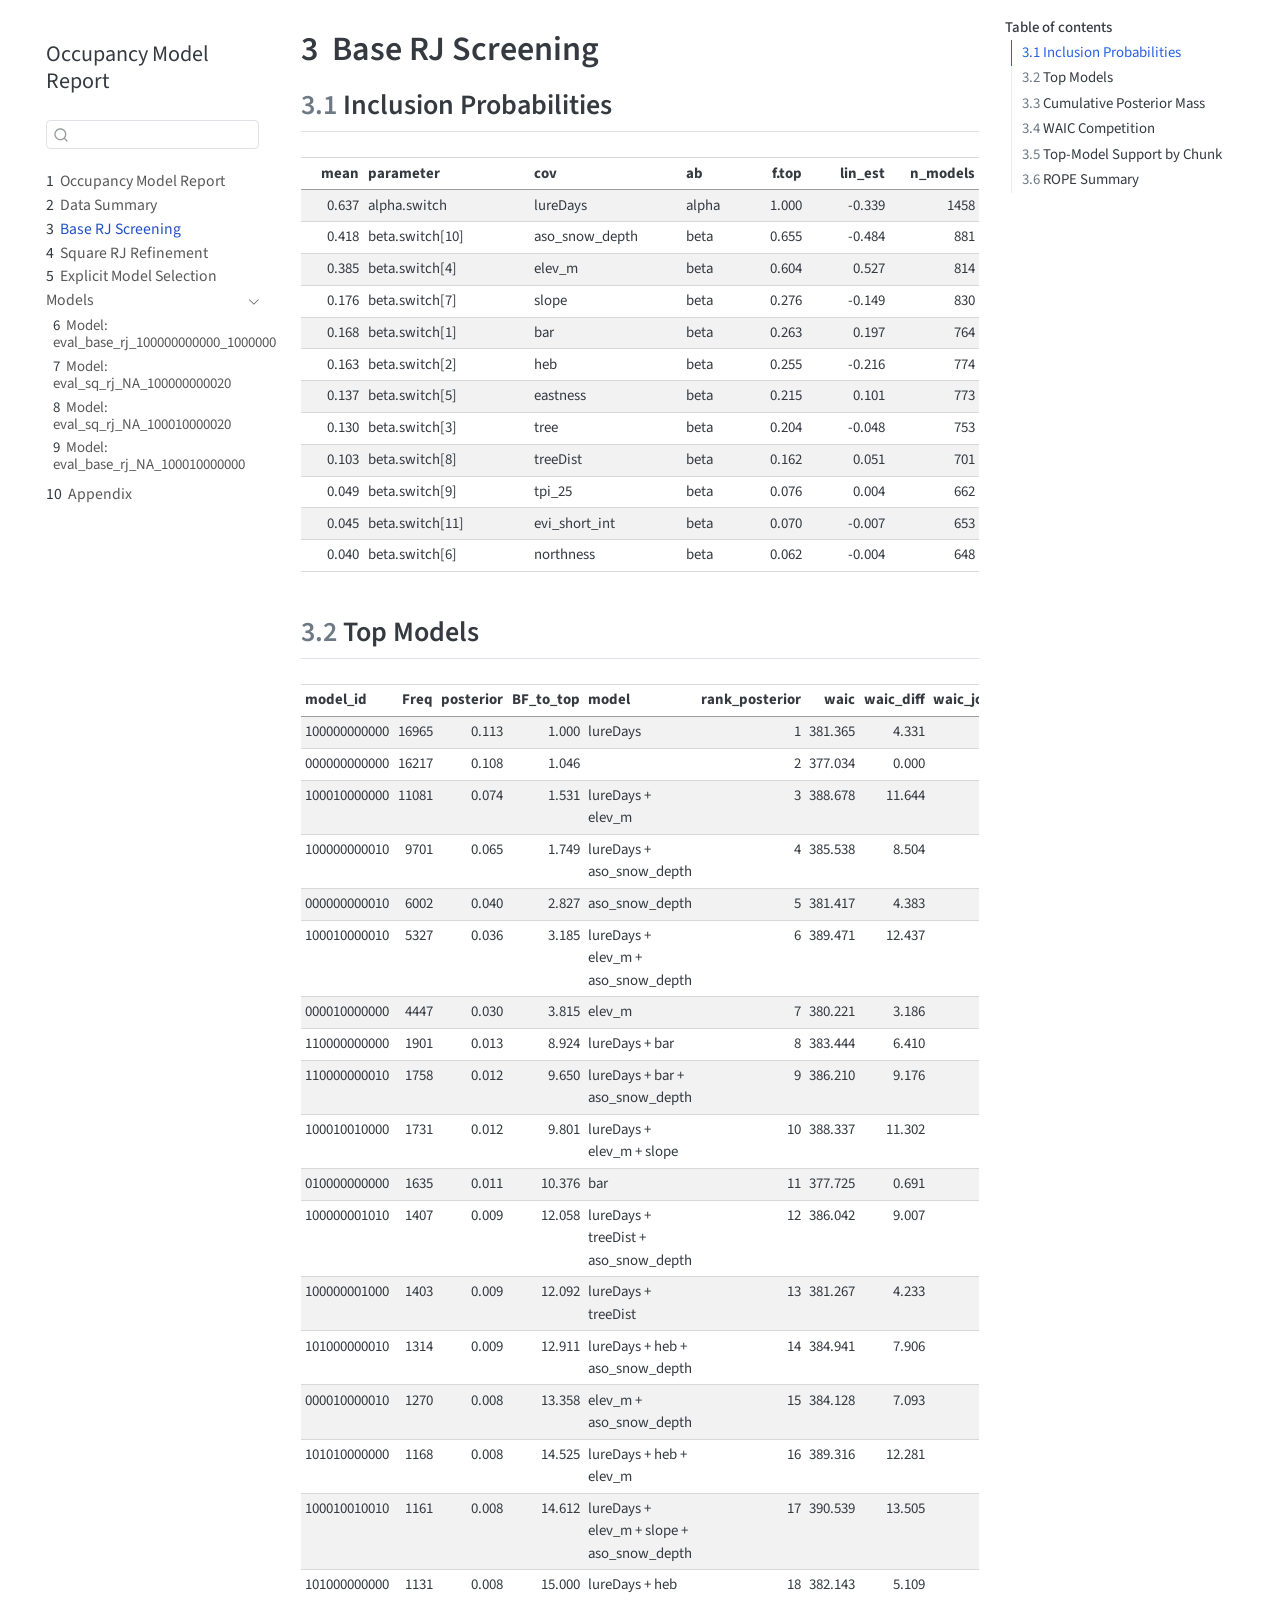
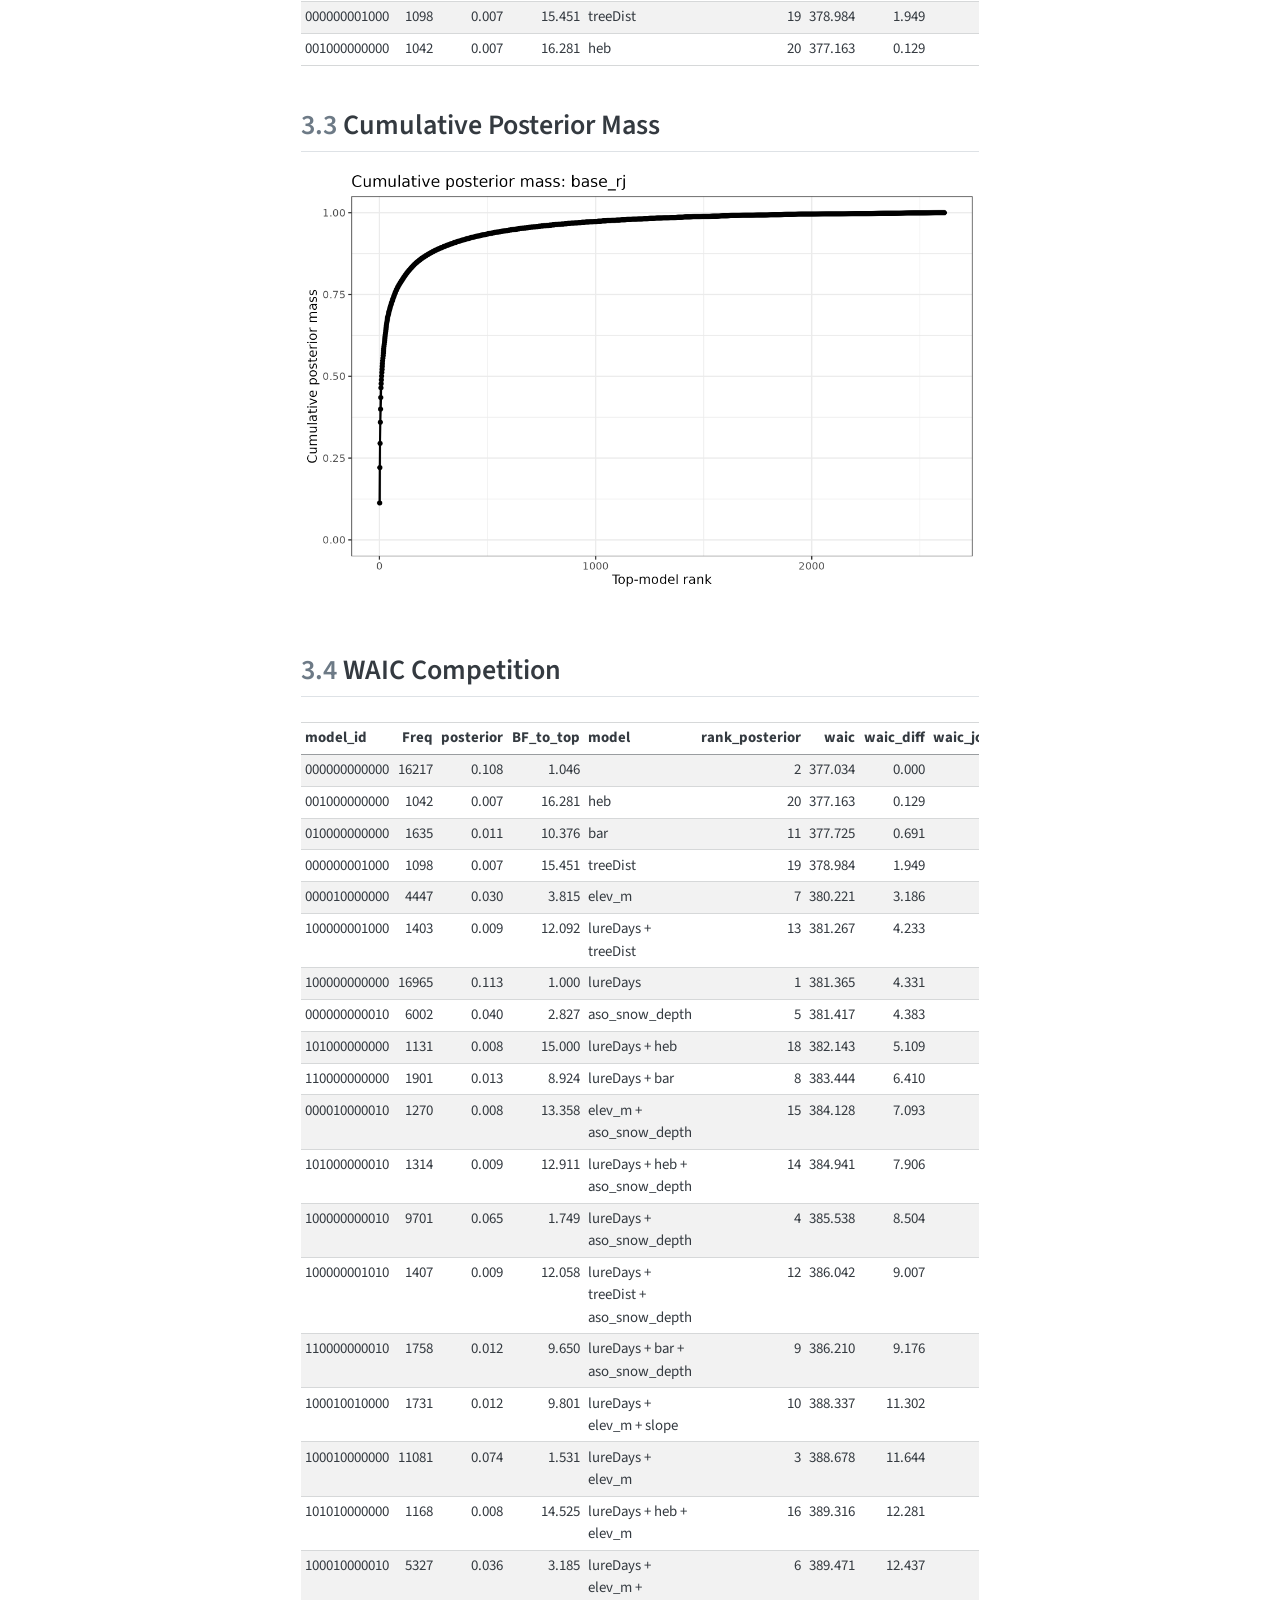
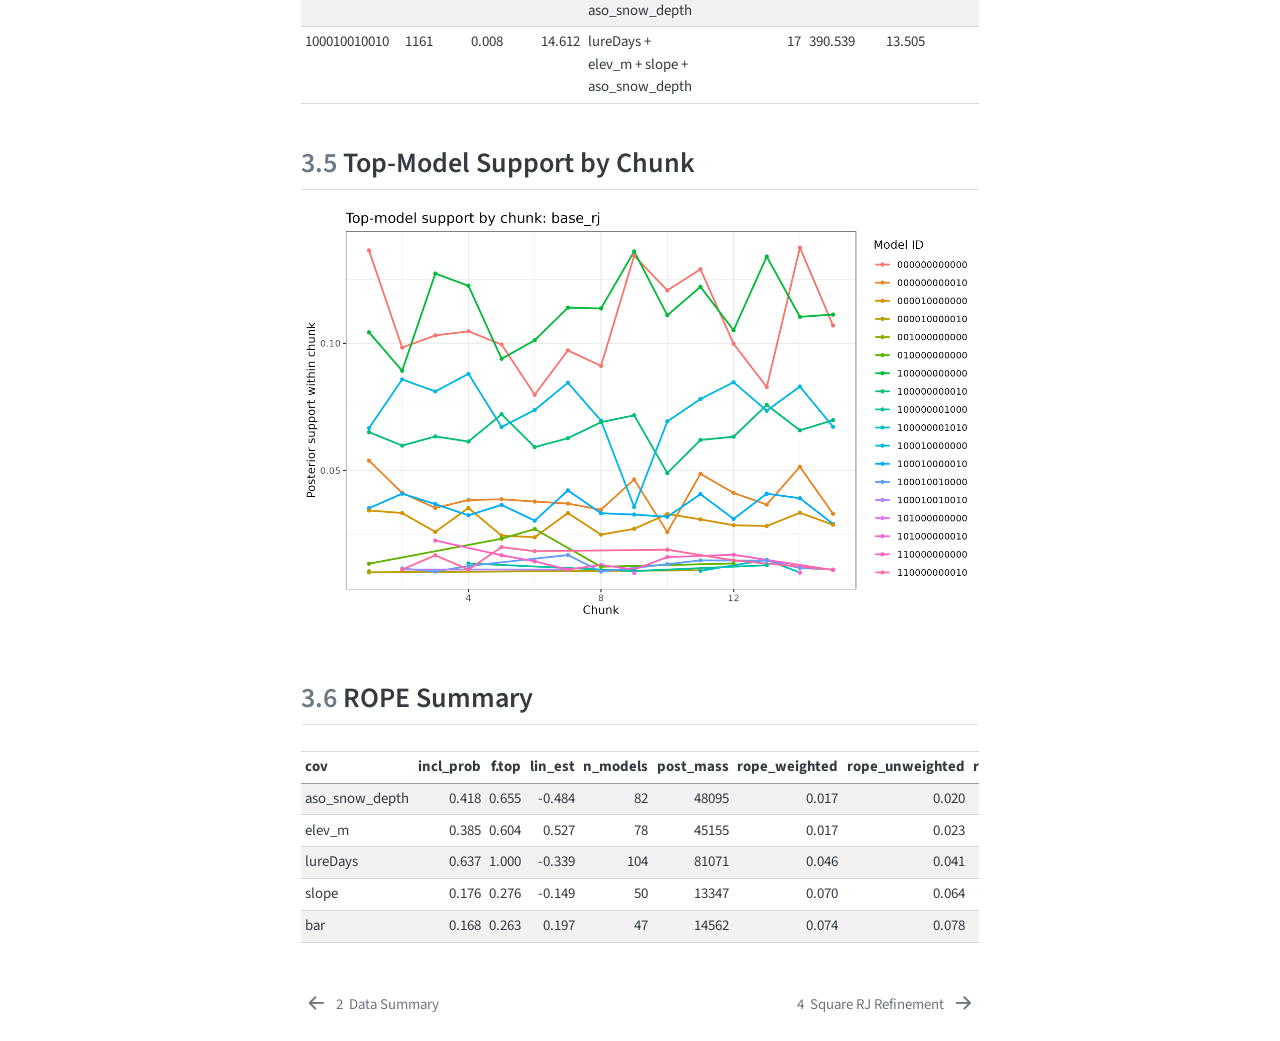
==== 02a_base_rj_screening.html @ 042b157d "push first web page to git" ====
<!DOCTYPE html>
<html xmlns="http://www.w3.org/1999/xhtml" lang="en" xml:lang="en"><head>

<meta charset="utf-8">
<meta name="generator" content="quarto-1.8.25">

<meta name="viewport" content="width=device-width, initial-scale=1.0, user-scalable=yes">


<title>3&nbsp; Base RJ Screening – Occupancy Model Report</title>
<style>
code{white-space: pre-wrap;}
span.smallcaps{font-variant: small-caps;}
div.columns{display: flex; gap: min(4vw, 1.5em);}
div.column{flex: auto; overflow-x: auto;}
div.hanging-indent{margin-left: 1.5em; text-indent: -1.5em;}
ul.task-list{list-style: none;}
ul.task-list li input[type="checkbox"] {
  width: 0.8em;
  margin: 0 0.8em 0.2em -1em; /* quarto-specific, see https://github.com/quarto-dev/quarto-cli/issues/4556 */ 
  vertical-align: middle;
}
</style>


<script src="site_libs/quarto-nav/quarto-nav.js"></script>
<script src="site_libs/quarto-nav/headroom.min.js"></script>
<script src="site_libs/clipboard/clipboard.min.js"></script>
<script src="site_libs/quarto-search/autocomplete.umd.js"></script>
<script src="site_libs/quarto-search/fuse.min.js"></script>
<script src="site_libs/quarto-search/quarto-search.js"></script>
<meta name="quarto:offset" content="./">
<link href="./02b_square_rj_refinement.html" rel="next">
<link href="./01_data_summary.html" rel="prev">
<script src="site_libs/quarto-html/quarto.js" type="module"></script>
<script src="site_libs/quarto-html/tabsets/tabsets.js" type="module"></script>
<script src="site_libs/quarto-html/axe/axe-check.js" type="module"></script>
<script src="site_libs/quarto-html/popper.min.js"></script>
<script src="site_libs/quarto-html/tippy.umd.min.js"></script>
<script src="site_libs/quarto-html/anchor.min.js"></script>
<link href="site_libs/quarto-html/tippy.css" rel="stylesheet">
<link href="site_libs/quarto-html/quarto-syntax-highlighting-7b89279ff1a6dce999919e0e67d4d9ec.css" rel="stylesheet" id="quarto-text-highlighting-styles">
<script src="site_libs/bootstrap/bootstrap.min.js"></script>
<link href="site_libs/bootstrap/bootstrap-icons.css" rel="stylesheet">
<link href="site_libs/bootstrap/bootstrap-c3b609960432dcc427247b2e11e7ddc9.min.css" rel="stylesheet" append-hash="true" id="quarto-bootstrap" data-mode="light">
<script id="quarto-search-options" type="application/json">{
  "location": "sidebar",
  "copy-button": false,
  "collapse-after": 3,
  "panel-placement": "start",
  "type": "textbox",
  "limit": 50,
  "keyboard-shortcut": [
    "f",
    "/",
    "s"
  ],
  "show-item-context": false,
  "language": {
    "search-no-results-text": "No results",
    "search-matching-documents-text": "matching documents",
    "search-copy-link-title": "Copy link to search",
    "search-hide-matches-text": "Hide additional matches",
    "search-more-match-text": "more match in this document",
    "search-more-matches-text": "more matches in this document",
    "search-clear-button-title": "Clear",
    "search-text-placeholder": "",
    "search-detached-cancel-button-title": "Cancel",
    "search-submit-button-title": "Submit",
    "search-label": "Search"
  }
}</script>


</head>

<body class="nav-sidebar floating quarto-light">

<div id="quarto-search-results"></div>
  <header id="quarto-header" class="headroom fixed-top">
  <nav class="quarto-secondary-nav">
    <div class="container-fluid d-flex">
      <button type="button" class="quarto-btn-toggle btn" data-bs-toggle="collapse" role="button" data-bs-target=".quarto-sidebar-collapse-item" aria-controls="quarto-sidebar" aria-expanded="false" aria-label="Toggle sidebar navigation" onclick="if (window.quartoToggleHeadroom) { window.quartoToggleHeadroom(); }">
        <i class="bi bi-layout-text-sidebar-reverse"></i>
      </button>
        <nav class="quarto-page-breadcrumbs" aria-label="breadcrumb"><ol class="breadcrumb"><li class="breadcrumb-item"><a href="./02a_base_rj_screening.html"><span class="chapter-number">3</span>&nbsp; <span class="chapter-title">Base RJ Screening</span></a></li></ol></nav>
        <a class="flex-grow-1" role="navigation" data-bs-toggle="collapse" data-bs-target=".quarto-sidebar-collapse-item" aria-controls="quarto-sidebar" aria-expanded="false" aria-label="Toggle sidebar navigation" onclick="if (window.quartoToggleHeadroom) { window.quartoToggleHeadroom(); }">      
        </a>
      <button type="button" class="btn quarto-search-button" aria-label="Search" onclick="window.quartoOpenSearch();">
        <i class="bi bi-search"></i>
      </button>
    </div>
  </nav>
</header>
<!-- content -->
<div id="quarto-content" class="quarto-container page-columns page-rows-contents page-layout-article">
<!-- sidebar -->
  <nav id="quarto-sidebar" class="sidebar collapse collapse-horizontal quarto-sidebar-collapse-item sidebar-navigation floating overflow-auto">
    <div class="pt-lg-2 mt-2 text-left sidebar-header sidebar-header-stacked">
      <a href="./index.html" class="sidebar-logo-link">
      </a>
    <div class="sidebar-title mb-0 py-0">
      <a href="./">Occupancy Model Report</a> 
    </div>
      </div>
        <div class="mt-2 flex-shrink-0 align-items-center">
        <div class="sidebar-search">
        <div id="quarto-search" class="" title="Search"></div>
        </div>
        </div>
    <div class="sidebar-menu-container"> 
    <ul class="list-unstyled mt-1">
        <li class="sidebar-item">
  <div class="sidebar-item-container"> 
  <a href="./index.html" class="sidebar-item-text sidebar-link">
 <span class="menu-text"><span class="chapter-number">1</span>&nbsp; <span class="chapter-title">Occupancy Model Report</span></span></a>
  </div>
</li>
        <li class="sidebar-item">
  <div class="sidebar-item-container"> 
  <a href="./01_data_summary.html" class="sidebar-item-text sidebar-link">
 <span class="menu-text"><span class="chapter-number">2</span>&nbsp; <span class="chapter-title">Data Summary</span></span></a>
  </div>
</li>
        <li class="sidebar-item">
  <div class="sidebar-item-container"> 
  <a href="./02a_base_rj_screening.html" class="sidebar-item-text sidebar-link active">
 <span class="menu-text"><span class="chapter-number">3</span>&nbsp; <span class="chapter-title">Base RJ Screening</span></span></a>
  </div>
</li>
        <li class="sidebar-item">
  <div class="sidebar-item-container"> 
  <a href="./02b_square_rj_refinement.html" class="sidebar-item-text sidebar-link">
 <span class="menu-text"><span class="chapter-number">4</span>&nbsp; <span class="chapter-title">Square RJ Refinement</span></span></a>
  </div>
</li>
        <li class="sidebar-item">
  <div class="sidebar-item-container"> 
  <a href="./03_explicit_model_selection.html" class="sidebar-item-text sidebar-link">
 <span class="menu-text"><span class="chapter-number">5</span>&nbsp; <span class="chapter-title">Explicit Model Selection</span></span></a>
  </div>
</li>
        <li class="sidebar-item sidebar-item-section">
      <div class="sidebar-item-container"> 
            <a class="sidebar-item-text sidebar-link text-start" data-bs-toggle="collapse" data-bs-target="#quarto-sidebar-section-1" role="navigation" aria-expanded="true">
 <span class="menu-text">Models</span></a>
          <a class="sidebar-item-toggle text-start" data-bs-toggle="collapse" data-bs-target="#quarto-sidebar-section-1" role="navigation" aria-expanded="true" aria-label="Toggle section">
            <i class="bi bi-chevron-right ms-2"></i>
          </a> 
      </div>
      <ul id="quarto-sidebar-section-1" class="collapse list-unstyled sidebar-section depth1 show">  
          <li class="sidebar-item">
  <div class="sidebar-item-container"> 
  <a href="./06_model_01_eval_base_rj_100000000000_100000000000.html" class="sidebar-item-text sidebar-link">
 <span class="menu-text"><span class="chapter-number">6</span>&nbsp; <span class="chapter-title">Model: eval_base_rj_100000000000_100000000000</span></span></a>
  </div>
</li>
          <li class="sidebar-item">
  <div class="sidebar-item-container"> 
  <a href="./06_model_02_eval_sq_rj_NA_100000000020.html" class="sidebar-item-text sidebar-link">
 <span class="menu-text"><span class="chapter-number">7</span>&nbsp; <span class="chapter-title">Model: eval_sq_rj_NA_100000000020</span></span></a>
  </div>
</li>
          <li class="sidebar-item">
  <div class="sidebar-item-container"> 
  <a href="./06_model_03_eval_sq_rj_NA_100010000020.html" class="sidebar-item-text sidebar-link">
 <span class="menu-text"><span class="chapter-number">8</span>&nbsp; <span class="chapter-title">Model: eval_sq_rj_NA_100010000020</span></span></a>
  </div>
</li>
          <li class="sidebar-item">
  <div class="sidebar-item-container"> 
  <a href="./06_model_04_eval_base_rj_NA_100010000000.html" class="sidebar-item-text sidebar-link">
 <span class="menu-text"><span class="chapter-number">9</span>&nbsp; <span class="chapter-title">Model: eval_base_rj_NA_100010000000</span></span></a>
  </div>
</li>
      </ul>
  </li>
        <li class="sidebar-item">
  <div class="sidebar-item-container"> 
  <a href="./99_appendix.html" class="sidebar-item-text sidebar-link">
 <span class="menu-text"><span class="chapter-number">10</span>&nbsp; <span class="chapter-title">Appendix</span></span></a>
  </div>
</li>
    </ul>
    </div>
</nav>
<div id="quarto-sidebar-glass" class="quarto-sidebar-collapse-item" data-bs-toggle="collapse" data-bs-target=".quarto-sidebar-collapse-item"></div>
<!-- margin-sidebar -->
    <div id="quarto-margin-sidebar" class="sidebar margin-sidebar">
        <nav id="TOC" role="doc-toc" class="toc-active">
    <h2 id="toc-title">Table of contents</h2>
   
  <ul>
  <li><a href="#inclusion-probabilities" id="toc-inclusion-probabilities" class="nav-link active" data-scroll-target="#inclusion-probabilities"><span class="header-section-number">3.1</span> Inclusion Probabilities</a></li>
  <li><a href="#top-models" id="toc-top-models" class="nav-link" data-scroll-target="#top-models"><span class="header-section-number">3.2</span> Top Models</a></li>
  <li><a href="#cumulative-posterior-mass" id="toc-cumulative-posterior-mass" class="nav-link" data-scroll-target="#cumulative-posterior-mass"><span class="header-section-number">3.3</span> Cumulative Posterior Mass</a></li>
  <li><a href="#waic-competition" id="toc-waic-competition" class="nav-link" data-scroll-target="#waic-competition"><span class="header-section-number">3.4</span> WAIC Competition</a></li>
  <li><a href="#top-model-support-by-chunk" id="toc-top-model-support-by-chunk" class="nav-link" data-scroll-target="#top-model-support-by-chunk"><span class="header-section-number">3.5</span> Top-Model Support by Chunk</a></li>
  <li><a href="#rope-summary" id="toc-rope-summary" class="nav-link" data-scroll-target="#rope-summary"><span class="header-section-number">3.6</span> ROPE Summary</a></li>
  </ul>
</nav>
    </div>
<!-- main -->
<main class="content" id="quarto-document-content">

<header id="title-block-header" class="quarto-title-block default">
<div class="quarto-title">
<h1 class="title"><span class="chapter-number">3</span>&nbsp; <span class="chapter-title">Base RJ Screening</span></h1>
</div>



<div class="quarto-title-meta">

    
  
    
  </div>
  


</header>


<section id="inclusion-probabilities" class="level2" data-number="3.1">
<h2 data-number="3.1" class="anchored" data-anchor-id="inclusion-probabilities"><span class="header-section-number">3.1</span> Inclusion Probabilities</h2>
<div class="cell">
<div class="cell-output-display">
<table class="caption-top table table-sm table-striped small">
<colgroup>
<col style="width: 9%">
<col style="width: 24%">
<col style="width: 22%">
<col style="width: 9%">
<col style="width: 9%">
<col style="width: 12%">
<col style="width: 13%">
</colgroup>
<thead>
<tr class="header">
<th style="text-align: right;">mean</th>
<th style="text-align: left;">parameter</th>
<th style="text-align: left;">cov</th>
<th style="text-align: left;">ab</th>
<th style="text-align: right;">f.top</th>
<th style="text-align: right;">lin_est</th>
<th style="text-align: right;">n_models</th>
</tr>
</thead>
<tbody>
<tr class="odd">
<td style="text-align: right;">0.637</td>
<td style="text-align: left;">alpha.switch</td>
<td style="text-align: left;">lureDays</td>
<td style="text-align: left;">alpha</td>
<td style="text-align: right;">1.000</td>
<td style="text-align: right;">-0.339</td>
<td style="text-align: right;">1458</td>
</tr>
<tr class="even">
<td style="text-align: right;">0.418</td>
<td style="text-align: left;">beta.switch[10]</td>
<td style="text-align: left;">aso_snow_depth</td>
<td style="text-align: left;">beta</td>
<td style="text-align: right;">0.655</td>
<td style="text-align: right;">-0.484</td>
<td style="text-align: right;">881</td>
</tr>
<tr class="odd">
<td style="text-align: right;">0.385</td>
<td style="text-align: left;">beta.switch[4]</td>
<td style="text-align: left;">elev_m</td>
<td style="text-align: left;">beta</td>
<td style="text-align: right;">0.604</td>
<td style="text-align: right;">0.527</td>
<td style="text-align: right;">814</td>
</tr>
<tr class="even">
<td style="text-align: right;">0.176</td>
<td style="text-align: left;">beta.switch[7]</td>
<td style="text-align: left;">slope</td>
<td style="text-align: left;">beta</td>
<td style="text-align: right;">0.276</td>
<td style="text-align: right;">-0.149</td>
<td style="text-align: right;">830</td>
</tr>
<tr class="odd">
<td style="text-align: right;">0.168</td>
<td style="text-align: left;">beta.switch[1]</td>
<td style="text-align: left;">bar</td>
<td style="text-align: left;">beta</td>
<td style="text-align: right;">0.263</td>
<td style="text-align: right;">0.197</td>
<td style="text-align: right;">764</td>
</tr>
<tr class="even">
<td style="text-align: right;">0.163</td>
<td style="text-align: left;">beta.switch[2]</td>
<td style="text-align: left;">heb</td>
<td style="text-align: left;">beta</td>
<td style="text-align: right;">0.255</td>
<td style="text-align: right;">-0.216</td>
<td style="text-align: right;">774</td>
</tr>
<tr class="odd">
<td style="text-align: right;">0.137</td>
<td style="text-align: left;">beta.switch[5]</td>
<td style="text-align: left;">eastness</td>
<td style="text-align: left;">beta</td>
<td style="text-align: right;">0.215</td>
<td style="text-align: right;">0.101</td>
<td style="text-align: right;">773</td>
</tr>
<tr class="even">
<td style="text-align: right;">0.130</td>
<td style="text-align: left;">beta.switch[3]</td>
<td style="text-align: left;">tree</td>
<td style="text-align: left;">beta</td>
<td style="text-align: right;">0.204</td>
<td style="text-align: right;">-0.048</td>
<td style="text-align: right;">753</td>
</tr>
<tr class="odd">
<td style="text-align: right;">0.103</td>
<td style="text-align: left;">beta.switch[8]</td>
<td style="text-align: left;">treeDist</td>
<td style="text-align: left;">beta</td>
<td style="text-align: right;">0.162</td>
<td style="text-align: right;">0.051</td>
<td style="text-align: right;">701</td>
</tr>
<tr class="even">
<td style="text-align: right;">0.049</td>
<td style="text-align: left;">beta.switch[9]</td>
<td style="text-align: left;">tpi_25</td>
<td style="text-align: left;">beta</td>
<td style="text-align: right;">0.076</td>
<td style="text-align: right;">0.004</td>
<td style="text-align: right;">662</td>
</tr>
<tr class="odd">
<td style="text-align: right;">0.045</td>
<td style="text-align: left;">beta.switch[11]</td>
<td style="text-align: left;">evi_short_int</td>
<td style="text-align: left;">beta</td>
<td style="text-align: right;">0.070</td>
<td style="text-align: right;">-0.007</td>
<td style="text-align: right;">653</td>
</tr>
<tr class="even">
<td style="text-align: right;">0.040</td>
<td style="text-align: left;">beta.switch[6]</td>
<td style="text-align: left;">northness</td>
<td style="text-align: left;">beta</td>
<td style="text-align: right;">0.062</td>
<td style="text-align: right;">-0.004</td>
<td style="text-align: right;">648</td>
</tr>
</tbody>
</table>
</div>
</div>
</section>
<section id="top-models" class="level2" data-number="3.2">
<h2 data-number="3.2" class="anchored" data-anchor-id="top-models"><span class="header-section-number">3.2</span> Top Models</h2>
<div class="cell">
<div class="cell-output-display">
<table class="caption-top table table-sm table-striped small">
<colgroup>
<col style="width: 9%">
<col style="width: 4%">
<col style="width: 6%">
<col style="width: 6%">
<col style="width: 30%">
<col style="width: 10%">
<col style="width: 5%">
<col style="width: 6%">
<col style="width: 10%">
<col style="width: 9%">
</colgroup>
<thead>
<tr class="header">
<th style="text-align: left;">model_id</th>
<th style="text-align: right;">Freq</th>
<th style="text-align: right;">posterior</th>
<th style="text-align: right;">BF_to_top</th>
<th style="text-align: left;">model</th>
<th style="text-align: right;">rank_posterior</th>
<th style="text-align: right;">waic</th>
<th style="text-align: right;">waic_diff</th>
<th style="text-align: right;">waic_joint_var</th>
<th style="text-align: right;">waic_z_score</th>
</tr>
</thead>
<tbody>
<tr class="odd">
<td style="text-align: left;">100000000000</td>
<td style="text-align: right;">16965</td>
<td style="text-align: right;">0.113</td>
<td style="text-align: right;">1.000</td>
<td style="text-align: left;">lureDays</td>
<td style="text-align: right;">1</td>
<td style="text-align: right;">381.365</td>
<td style="text-align: right;">4.331</td>
<td style="text-align: right;">9.854</td>
<td style="text-align: right;">0.439</td>
</tr>
<tr class="even">
<td style="text-align: left;">000000000000</td>
<td style="text-align: right;">16217</td>
<td style="text-align: right;">0.108</td>
<td style="text-align: right;">1.046</td>
<td style="text-align: left;"></td>
<td style="text-align: right;">2</td>
<td style="text-align: right;">377.034</td>
<td style="text-align: right;">0.000</td>
<td style="text-align: right;">0.000</td>
<td style="text-align: right;">0.000</td>
</tr>
<tr class="odd">
<td style="text-align: left;">100010000000</td>
<td style="text-align: right;">11081</td>
<td style="text-align: right;">0.074</td>
<td style="text-align: right;">1.531</td>
<td style="text-align: left;">lureDays + elev_m</td>
<td style="text-align: right;">3</td>
<td style="text-align: right;">388.678</td>
<td style="text-align: right;">11.644</td>
<td style="text-align: right;">9.868</td>
<td style="text-align: right;">1.180</td>
</tr>
<tr class="even">
<td style="text-align: left;">100000000010</td>
<td style="text-align: right;">9701</td>
<td style="text-align: right;">0.065</td>
<td style="text-align: right;">1.749</td>
<td style="text-align: left;">lureDays + aso_snow_depth</td>
<td style="text-align: right;">4</td>
<td style="text-align: right;">385.538</td>
<td style="text-align: right;">8.504</td>
<td style="text-align: right;">9.913</td>
<td style="text-align: right;">0.858</td>
</tr>
<tr class="odd">
<td style="text-align: left;">000000000010</td>
<td style="text-align: right;">6002</td>
<td style="text-align: right;">0.040</td>
<td style="text-align: right;">2.827</td>
<td style="text-align: left;">aso_snow_depth</td>
<td style="text-align: right;">5</td>
<td style="text-align: right;">381.417</td>
<td style="text-align: right;">4.383</td>
<td style="text-align: right;">9.695</td>
<td style="text-align: right;">0.452</td>
</tr>
<tr class="even">
<td style="text-align: left;">100010000010</td>
<td style="text-align: right;">5327</td>
<td style="text-align: right;">0.036</td>
<td style="text-align: right;">3.185</td>
<td style="text-align: left;">lureDays + elev_m + aso_snow_depth</td>
<td style="text-align: right;">6</td>
<td style="text-align: right;">389.471</td>
<td style="text-align: right;">12.437</td>
<td style="text-align: right;">9.849</td>
<td style="text-align: right;">1.263</td>
</tr>
<tr class="odd">
<td style="text-align: left;">000010000000</td>
<td style="text-align: right;">4447</td>
<td style="text-align: right;">0.030</td>
<td style="text-align: right;">3.815</td>
<td style="text-align: left;">elev_m</td>
<td style="text-align: right;">7</td>
<td style="text-align: right;">380.221</td>
<td style="text-align: right;">3.186</td>
<td style="text-align: right;">9.622</td>
<td style="text-align: right;">0.331</td>
</tr>
<tr class="even">
<td style="text-align: left;">110000000000</td>
<td style="text-align: right;">1901</td>
<td style="text-align: right;">0.013</td>
<td style="text-align: right;">8.924</td>
<td style="text-align: left;">lureDays + bar</td>
<td style="text-align: right;">8</td>
<td style="text-align: right;">383.444</td>
<td style="text-align: right;">6.410</td>
<td style="text-align: right;">9.906</td>
<td style="text-align: right;">0.647</td>
</tr>
<tr class="odd">
<td style="text-align: left;">110000000010</td>
<td style="text-align: right;">1758</td>
<td style="text-align: right;">0.012</td>
<td style="text-align: right;">9.650</td>
<td style="text-align: left;">lureDays + bar + aso_snow_depth</td>
<td style="text-align: right;">9</td>
<td style="text-align: right;">386.210</td>
<td style="text-align: right;">9.176</td>
<td style="text-align: right;">9.971</td>
<td style="text-align: right;">0.920</td>
</tr>
<tr class="even">
<td style="text-align: left;">100010010000</td>
<td style="text-align: right;">1731</td>
<td style="text-align: right;">0.012</td>
<td style="text-align: right;">9.801</td>
<td style="text-align: left;">lureDays + elev_m + slope</td>
<td style="text-align: right;">10</td>
<td style="text-align: right;">388.337</td>
<td style="text-align: right;">11.302</td>
<td style="text-align: right;">9.872</td>
<td style="text-align: right;">1.145</td>
</tr>
<tr class="odd">
<td style="text-align: left;">010000000000</td>
<td style="text-align: right;">1635</td>
<td style="text-align: right;">0.011</td>
<td style="text-align: right;">10.376</td>
<td style="text-align: left;">bar</td>
<td style="text-align: right;">11</td>
<td style="text-align: right;">377.725</td>
<td style="text-align: right;">0.691</td>
<td style="text-align: right;">9.697</td>
<td style="text-align: right;">0.071</td>
</tr>
<tr class="even">
<td style="text-align: left;">100000001010</td>
<td style="text-align: right;">1407</td>
<td style="text-align: right;">0.009</td>
<td style="text-align: right;">12.058</td>
<td style="text-align: left;">lureDays + treeDist + aso_snow_depth</td>
<td style="text-align: right;">12</td>
<td style="text-align: right;">386.042</td>
<td style="text-align: right;">9.007</td>
<td style="text-align: right;">9.944</td>
<td style="text-align: right;">0.906</td>
</tr>
<tr class="odd">
<td style="text-align: left;">100000001000</td>
<td style="text-align: right;">1403</td>
<td style="text-align: right;">0.009</td>
<td style="text-align: right;">12.092</td>
<td style="text-align: left;">lureDays + treeDist</td>
<td style="text-align: right;">13</td>
<td style="text-align: right;">381.267</td>
<td style="text-align: right;">4.233</td>
<td style="text-align: right;">9.825</td>
<td style="text-align: right;">0.431</td>
</tr>
<tr class="even">
<td style="text-align: left;">101000000010</td>
<td style="text-align: right;">1314</td>
<td style="text-align: right;">0.009</td>
<td style="text-align: right;">12.911</td>
<td style="text-align: left;">lureDays + heb + aso_snow_depth</td>
<td style="text-align: right;">14</td>
<td style="text-align: right;">384.941</td>
<td style="text-align: right;">7.906</td>
<td style="text-align: right;">9.896</td>
<td style="text-align: right;">0.799</td>
</tr>
<tr class="odd">
<td style="text-align: left;">000010000010</td>
<td style="text-align: right;">1270</td>
<td style="text-align: right;">0.008</td>
<td style="text-align: right;">13.358</td>
<td style="text-align: left;">elev_m + aso_snow_depth</td>
<td style="text-align: right;">15</td>
<td style="text-align: right;">384.128</td>
<td style="text-align: right;">7.093</td>
<td style="text-align: right;">9.685</td>
<td style="text-align: right;">0.732</td>
</tr>
<tr class="even">
<td style="text-align: left;">101010000000</td>
<td style="text-align: right;">1168</td>
<td style="text-align: right;">0.008</td>
<td style="text-align: right;">14.525</td>
<td style="text-align: left;">lureDays + heb + elev_m</td>
<td style="text-align: right;">16</td>
<td style="text-align: right;">389.316</td>
<td style="text-align: right;">12.281</td>
<td style="text-align: right;">9.828</td>
<td style="text-align: right;">1.250</td>
</tr>
<tr class="odd">
<td style="text-align: left;">100010010010</td>
<td style="text-align: right;">1161</td>
<td style="text-align: right;">0.008</td>
<td style="text-align: right;">14.612</td>
<td style="text-align: left;">lureDays + elev_m + slope + aso_snow_depth</td>
<td style="text-align: right;">17</td>
<td style="text-align: right;">390.539</td>
<td style="text-align: right;">13.505</td>
<td style="text-align: right;">9.770</td>
<td style="text-align: right;">1.382</td>
</tr>
<tr class="even">
<td style="text-align: left;">101000000000</td>
<td style="text-align: right;">1131</td>
<td style="text-align: right;">0.008</td>
<td style="text-align: right;">15.000</td>
<td style="text-align: left;">lureDays + heb</td>
<td style="text-align: right;">18</td>
<td style="text-align: right;">382.143</td>
<td style="text-align: right;">5.109</td>
<td style="text-align: right;">9.878</td>
<td style="text-align: right;">0.517</td>
</tr>
<tr class="odd">
<td style="text-align: left;">000000001000</td>
<td style="text-align: right;">1098</td>
<td style="text-align: right;">0.007</td>
<td style="text-align: right;">15.451</td>
<td style="text-align: left;">treeDist</td>
<td style="text-align: right;">19</td>
<td style="text-align: right;">378.984</td>
<td style="text-align: right;">1.949</td>
<td style="text-align: right;">9.653</td>
<td style="text-align: right;">0.202</td>
</tr>
<tr class="even">
<td style="text-align: left;">001000000000</td>
<td style="text-align: right;">1042</td>
<td style="text-align: right;">0.007</td>
<td style="text-align: right;">16.281</td>
<td style="text-align: left;">heb</td>
<td style="text-align: right;">20</td>
<td style="text-align: right;">377.163</td>
<td style="text-align: right;">0.129</td>
<td style="text-align: right;">9.763</td>
<td style="text-align: right;">0.013</td>
</tr>
</tbody>
</table>
</div>
</div>
</section>
<section id="cumulative-posterior-mass" class="level2" data-number="3.3">
<h2 data-number="3.3" class="anchored" data-anchor-id="cumulative-posterior-mass"><span class="header-section-number">3.3</span> Cumulative Posterior Mass</h2>
<div class="cell">
<div class="cell-output-display">
<div>
<figure class="figure">
<p><img src="figs/base_rj_cumulative_model_mass.png" class="img-fluid figure-img" width="1200"></p>
</figure>
</div>
</div>
</div>
</section>
<section id="waic-competition" class="level2" data-number="3.4">
<h2 data-number="3.4" class="anchored" data-anchor-id="waic-competition"><span class="header-section-number">3.4</span> WAIC Competition</h2>
<div class="cell">
<div class="cell-output-display">
<table class="caption-top table table-sm table-striped small">
<colgroup>
<col style="width: 7%">
<col style="width: 3%">
<col style="width: 5%">
<col style="width: 5%">
<col style="width: 25%">
<col style="width: 8%">
<col style="width: 4%">
<col style="width: 5%">
<col style="width: 8%">
<col style="width: 7%">
<col style="width: 4%">
<col style="width: 4%">
<col style="width: 7%">
</colgroup>
<thead>
<tr class="header">
<th style="text-align: left;">model_id</th>
<th style="text-align: right;">Freq</th>
<th style="text-align: right;">posterior</th>
<th style="text-align: right;">BF_to_top</th>
<th style="text-align: left;">model</th>
<th style="text-align: right;">rank_posterior</th>
<th style="text-align: right;">waic</th>
<th style="text-align: right;">waic_diff</th>
<th style="text-align: right;">waic_joint_var</th>
<th style="text-align: right;">waic_z_score</th>
<th style="text-align: right;">waic_se</th>
<th style="text-align: right;">waic_z</th>
<th style="text-align: left;">competitive</th>
</tr>
</thead>
<tbody>
<tr class="odd">
<td style="text-align: left;">000000000000</td>
<td style="text-align: right;">16217</td>
<td style="text-align: right;">0.108</td>
<td style="text-align: right;">1.046</td>
<td style="text-align: left;"></td>
<td style="text-align: right;">2</td>
<td style="text-align: right;">377.034</td>
<td style="text-align: right;">0.000</td>
<td style="text-align: right;">0.000</td>
<td style="text-align: right;">0.000</td>
<td style="text-align: right;">0.000</td>
<td style="text-align: right;">NaN</td>
<td style="text-align: left;">NA</td>
</tr>
<tr class="even">
<td style="text-align: left;">001000000000</td>
<td style="text-align: right;">1042</td>
<td style="text-align: right;">0.007</td>
<td style="text-align: right;">16.281</td>
<td style="text-align: left;">heb</td>
<td style="text-align: right;">20</td>
<td style="text-align: right;">377.163</td>
<td style="text-align: right;">0.129</td>
<td style="text-align: right;">9.763</td>
<td style="text-align: right;">0.013</td>
<td style="text-align: right;">3.125</td>
<td style="text-align: right;">0.041</td>
<td style="text-align: left;">TRUE</td>
</tr>
<tr class="odd">
<td style="text-align: left;">010000000000</td>
<td style="text-align: right;">1635</td>
<td style="text-align: right;">0.011</td>
<td style="text-align: right;">10.376</td>
<td style="text-align: left;">bar</td>
<td style="text-align: right;">11</td>
<td style="text-align: right;">377.725</td>
<td style="text-align: right;">0.691</td>
<td style="text-align: right;">9.697</td>
<td style="text-align: right;">0.071</td>
<td style="text-align: right;">3.114</td>
<td style="text-align: right;">0.222</td>
<td style="text-align: left;">TRUE</td>
</tr>
<tr class="even">
<td style="text-align: left;">000000001000</td>
<td style="text-align: right;">1098</td>
<td style="text-align: right;">0.007</td>
<td style="text-align: right;">15.451</td>
<td style="text-align: left;">treeDist</td>
<td style="text-align: right;">19</td>
<td style="text-align: right;">378.984</td>
<td style="text-align: right;">1.949</td>
<td style="text-align: right;">9.653</td>
<td style="text-align: right;">0.202</td>
<td style="text-align: right;">3.107</td>
<td style="text-align: right;">0.627</td>
<td style="text-align: left;">TRUE</td>
</tr>
<tr class="odd">
<td style="text-align: left;">000010000000</td>
<td style="text-align: right;">4447</td>
<td style="text-align: right;">0.030</td>
<td style="text-align: right;">3.815</td>
<td style="text-align: left;">elev_m</td>
<td style="text-align: right;">7</td>
<td style="text-align: right;">380.221</td>
<td style="text-align: right;">3.186</td>
<td style="text-align: right;">9.622</td>
<td style="text-align: right;">0.331</td>
<td style="text-align: right;">3.102</td>
<td style="text-align: right;">1.027</td>
<td style="text-align: left;">FALSE</td>
</tr>
<tr class="even">
<td style="text-align: left;">100000001000</td>
<td style="text-align: right;">1403</td>
<td style="text-align: right;">0.009</td>
<td style="text-align: right;">12.092</td>
<td style="text-align: left;">lureDays + treeDist</td>
<td style="text-align: right;">13</td>
<td style="text-align: right;">381.267</td>
<td style="text-align: right;">4.233</td>
<td style="text-align: right;">9.825</td>
<td style="text-align: right;">0.431</td>
<td style="text-align: right;">3.135</td>
<td style="text-align: right;">1.350</td>
<td style="text-align: left;">FALSE</td>
</tr>
<tr class="odd">
<td style="text-align: left;">100000000000</td>
<td style="text-align: right;">16965</td>
<td style="text-align: right;">0.113</td>
<td style="text-align: right;">1.000</td>
<td style="text-align: left;">lureDays</td>
<td style="text-align: right;">1</td>
<td style="text-align: right;">381.365</td>
<td style="text-align: right;">4.331</td>
<td style="text-align: right;">9.854</td>
<td style="text-align: right;">0.439</td>
<td style="text-align: right;">3.139</td>
<td style="text-align: right;">1.380</td>
<td style="text-align: left;">FALSE</td>
</tr>
<tr class="even">
<td style="text-align: left;">000000000010</td>
<td style="text-align: right;">6002</td>
<td style="text-align: right;">0.040</td>
<td style="text-align: right;">2.827</td>
<td style="text-align: left;">aso_snow_depth</td>
<td style="text-align: right;">5</td>
<td style="text-align: right;">381.417</td>
<td style="text-align: right;">4.383</td>
<td style="text-align: right;">9.695</td>
<td style="text-align: right;">0.452</td>
<td style="text-align: right;">3.114</td>
<td style="text-align: right;">1.408</td>
<td style="text-align: left;">FALSE</td>
</tr>
<tr class="odd">
<td style="text-align: left;">101000000000</td>
<td style="text-align: right;">1131</td>
<td style="text-align: right;">0.008</td>
<td style="text-align: right;">15.000</td>
<td style="text-align: left;">lureDays + heb</td>
<td style="text-align: right;">18</td>
<td style="text-align: right;">382.143</td>
<td style="text-align: right;">5.109</td>
<td style="text-align: right;">9.878</td>
<td style="text-align: right;">0.517</td>
<td style="text-align: right;">3.143</td>
<td style="text-align: right;">1.625</td>
<td style="text-align: left;">FALSE</td>
</tr>
<tr class="even">
<td style="text-align: left;">110000000000</td>
<td style="text-align: right;">1901</td>
<td style="text-align: right;">0.013</td>
<td style="text-align: right;">8.924</td>
<td style="text-align: left;">lureDays + bar</td>
<td style="text-align: right;">8</td>
<td style="text-align: right;">383.444</td>
<td style="text-align: right;">6.410</td>
<td style="text-align: right;">9.906</td>
<td style="text-align: right;">0.647</td>
<td style="text-align: right;">3.147</td>
<td style="text-align: right;">2.037</td>
<td style="text-align: left;">FALSE</td>
</tr>
<tr class="odd">
<td style="text-align: left;">000010000010</td>
<td style="text-align: right;">1270</td>
<td style="text-align: right;">0.008</td>
<td style="text-align: right;">13.358</td>
<td style="text-align: left;">elev_m + aso_snow_depth</td>
<td style="text-align: right;">15</td>
<td style="text-align: right;">384.128</td>
<td style="text-align: right;">7.093</td>
<td style="text-align: right;">9.685</td>
<td style="text-align: right;">0.732</td>
<td style="text-align: right;">3.112</td>
<td style="text-align: right;">2.279</td>
<td style="text-align: left;">FALSE</td>
</tr>
<tr class="even">
<td style="text-align: left;">101000000010</td>
<td style="text-align: right;">1314</td>
<td style="text-align: right;">0.009</td>
<td style="text-align: right;">12.911</td>
<td style="text-align: left;">lureDays + heb + aso_snow_depth</td>
<td style="text-align: right;">14</td>
<td style="text-align: right;">384.941</td>
<td style="text-align: right;">7.906</td>
<td style="text-align: right;">9.896</td>
<td style="text-align: right;">0.799</td>
<td style="text-align: right;">3.146</td>
<td style="text-align: right;">2.513</td>
<td style="text-align: left;">FALSE</td>
</tr>
<tr class="odd">
<td style="text-align: left;">100000000010</td>
<td style="text-align: right;">9701</td>
<td style="text-align: right;">0.065</td>
<td style="text-align: right;">1.749</td>
<td style="text-align: left;">lureDays + aso_snow_depth</td>
<td style="text-align: right;">4</td>
<td style="text-align: right;">385.538</td>
<td style="text-align: right;">8.504</td>
<td style="text-align: right;">9.913</td>
<td style="text-align: right;">0.858</td>
<td style="text-align: right;">3.149</td>
<td style="text-align: right;">2.701</td>
<td style="text-align: left;">FALSE</td>
</tr>
<tr class="even">
<td style="text-align: left;">100000001010</td>
<td style="text-align: right;">1407</td>
<td style="text-align: right;">0.009</td>
<td style="text-align: right;">12.058</td>
<td style="text-align: left;">lureDays + treeDist + aso_snow_depth</td>
<td style="text-align: right;">12</td>
<td style="text-align: right;">386.042</td>
<td style="text-align: right;">9.007</td>
<td style="text-align: right;">9.944</td>
<td style="text-align: right;">0.906</td>
<td style="text-align: right;">3.153</td>
<td style="text-align: right;">2.856</td>
<td style="text-align: left;">FALSE</td>
</tr>
<tr class="odd">
<td style="text-align: left;">110000000010</td>
<td style="text-align: right;">1758</td>
<td style="text-align: right;">0.012</td>
<td style="text-align: right;">9.650</td>
<td style="text-align: left;">lureDays + bar + aso_snow_depth</td>
<td style="text-align: right;">9</td>
<td style="text-align: right;">386.210</td>
<td style="text-align: right;">9.176</td>
<td style="text-align: right;">9.971</td>
<td style="text-align: right;">0.920</td>
<td style="text-align: right;">3.158</td>
<td style="text-align: right;">2.906</td>
<td style="text-align: left;">FALSE</td>
</tr>
<tr class="even">
<td style="text-align: left;">100010010000</td>
<td style="text-align: right;">1731</td>
<td style="text-align: right;">0.012</td>
<td style="text-align: right;">9.801</td>
<td style="text-align: left;">lureDays + elev_m + slope</td>
<td style="text-align: right;">10</td>
<td style="text-align: right;">388.337</td>
<td style="text-align: right;">11.302</td>
<td style="text-align: right;">9.872</td>
<td style="text-align: right;">1.145</td>
<td style="text-align: right;">3.142</td>
<td style="text-align: right;">3.597</td>
<td style="text-align: left;">FALSE</td>
</tr>
<tr class="odd">
<td style="text-align: left;">100010000000</td>
<td style="text-align: right;">11081</td>
<td style="text-align: right;">0.074</td>
<td style="text-align: right;">1.531</td>
<td style="text-align: left;">lureDays + elev_m</td>
<td style="text-align: right;">3</td>
<td style="text-align: right;">388.678</td>
<td style="text-align: right;">11.644</td>
<td style="text-align: right;">9.868</td>
<td style="text-align: right;">1.180</td>
<td style="text-align: right;">3.141</td>
<td style="text-align: right;">3.707</td>
<td style="text-align: left;">FALSE</td>
</tr>
<tr class="even">
<td style="text-align: left;">101010000000</td>
<td style="text-align: right;">1168</td>
<td style="text-align: right;">0.008</td>
<td style="text-align: right;">14.525</td>
<td style="text-align: left;">lureDays + heb + elev_m</td>
<td style="text-align: right;">16</td>
<td style="text-align: right;">389.316</td>
<td style="text-align: right;">12.281</td>
<td style="text-align: right;">9.828</td>
<td style="text-align: right;">1.250</td>
<td style="text-align: right;">3.135</td>
<td style="text-align: right;">3.918</td>
<td style="text-align: left;">FALSE</td>
</tr>
<tr class="odd">
<td style="text-align: left;">100010000010</td>
<td style="text-align: right;">5327</td>
<td style="text-align: right;">0.036</td>
<td style="text-align: right;">3.185</td>
<td style="text-align: left;">lureDays + elev_m + aso_snow_depth</td>
<td style="text-align: right;">6</td>
<td style="text-align: right;">389.471</td>
<td style="text-align: right;">12.437</td>
<td style="text-align: right;">9.849</td>
<td style="text-align: right;">1.263</td>
<td style="text-align: right;">3.138</td>
<td style="text-align: right;">3.963</td>
<td style="text-align: left;">FALSE</td>
</tr>
<tr class="even">
<td style="text-align: left;">100010010010</td>
<td style="text-align: right;">1161</td>
<td style="text-align: right;">0.008</td>
<td style="text-align: right;">14.612</td>
<td style="text-align: left;">lureDays + elev_m + slope + aso_snow_depth</td>
<td style="text-align: right;">17</td>
<td style="text-align: right;">390.539</td>
<td style="text-align: right;">13.505</td>
<td style="text-align: right;">9.770</td>
<td style="text-align: right;">1.382</td>
<td style="text-align: right;">3.126</td>
<td style="text-align: right;">4.321</td>
<td style="text-align: left;">FALSE</td>
</tr>
</tbody>
</table>
</div>
</div>
</section>
<section id="top-model-support-by-chunk" class="level2" data-number="3.5">
<h2 data-number="3.5" class="anchored" data-anchor-id="top-model-support-by-chunk"><span class="header-section-number">3.5</span> Top-Model Support by Chunk</h2>
<div class="cell">
<div class="cell-output-display">
<div>
<figure class="figure">
<p><img src="figs/base_rj_top_models_by_chunk.png" class="img-fluid figure-img" width="1350"></p>
</figure>
</div>
</div>
</div>
</section>
<section id="rope-summary" class="level2" data-number="3.6">
<h2 data-number="3.6" class="anchored" data-anchor-id="rope-summary"><span class="header-section-number">3.6</span> ROPE Summary</h2>
<div class="cell">
<div class="cell-output-display">
<table class="caption-top table table-sm table-striped small">
<colgroup>
<col style="width: 3%">
<col style="width: 2%">
<col style="width: 1%">
<col style="width: 2%">
<col style="width: 2%">
<col style="width: 2%">
<col style="width: 3%">
<col style="width: 4%">
<col style="width: 2%">
<col style="width: 6%">
<col style="width: 6%">
<col style="width: 6%">
<col style="width: 5%">
<col style="width: 5%">
<col style="width: 5%">
<col style="width: 3%">
<col style="width: 3%">
<col style="width: 1%">
<col style="width: 2%">
<col style="width: 2%">
<col style="width: 2%">
<col style="width: 2%">
<col style="width: 2%">
<col style="width: 3%">
<col style="width: 3%">
<col style="width: 5%">
<col style="width: 5%">
</colgroup>
<thead>
<tr class="header">
<th style="text-align: left;">cov</th>
<th style="text-align: right;">incl_prob</th>
<th style="text-align: right;">f.top</th>
<th style="text-align: right;">lin_est</th>
<th style="text-align: right;">n_models</th>
<th style="text-align: right;">post_mass</th>
<th style="text-align: right;">rope_weighted</th>
<th style="text-align: right;">rope_unweighted</th>
<th style="text-align: right;">rope_sd</th>
<th style="text-align: right;">pct_models_rope_lt_0025</th>
<th style="text-align: right;">pct_models_rope_lt_0100</th>
<th style="text-align: right;">pct_models_rope_gt_0975</th>
<th style="text-align: right;">postmass_rope_lt_0025</th>
<th style="text-align: right;">postmass_rope_lt_0100</th>
<th style="text-align: right;">postmass_rope_gt_0975</th>
<th style="text-align: right;">est_weighted</th>
<th style="text-align: right;">est_unweighted</th>
<th style="text-align: right;">est_sd</th>
<th style="text-align: right;">est_q25</th>
<th style="text-align: right;">est_q50</th>
<th style="text-align: right;">est_q75</th>
<th style="text-align: right;">est_low</th>
<th style="text-align: right;">est_high</th>
<th style="text-align: right;">n_eff_weighted</th>
<th style="text-align: right;">n_eff_median</th>
<th style="text-align: left;">effect_support_class</th>
<th style="text-align: right;">n_models_inclusion</th>
</tr>
</thead>
<tbody>
<tr class="odd">
<td style="text-align: left;">aso_snow_depth</td>
<td style="text-align: right;">0.418</td>
<td style="text-align: right;">0.655</td>
<td style="text-align: right;">-0.484</td>
<td style="text-align: right;">82</td>
<td style="text-align: right;">48095</td>
<td style="text-align: right;">0.017</td>
<td style="text-align: right;">0.020</td>
<td style="text-align: right;">0.014</td>
<td style="text-align: right;">0.720</td>
<td style="text-align: right;">1.000</td>
<td style="text-align: right;">0</td>
<td style="text-align: right;">0.853</td>
<td style="text-align: right;">1.000</td>
<td style="text-align: right;">0</td>
<td style="text-align: right;">-1.123</td>
<td style="text-align: right;">-1.118</td>
<td style="text-align: right;">0.105</td>
<td style="text-align: right;">-1.196</td>
<td style="text-align: right;">-1.113</td>
<td style="text-align: right;">-1.056</td>
<td style="text-align: right;">-1.288</td>
<td style="text-align: right;">-0.905</td>
<td style="text-align: right;">738.503</td>
<td style="text-align: right;">152.500</td>
<td style="text-align: left;">strong_against_rope</td>
<td style="text-align: right;">881</td>
</tr>
<tr class="even">
<td style="text-align: left;">elev_m</td>
<td style="text-align: right;">0.385</td>
<td style="text-align: right;">0.604</td>
<td style="text-align: right;">0.527</td>
<td style="text-align: right;">78</td>
<td style="text-align: right;">45155</td>
<td style="text-align: right;">0.017</td>
<td style="text-align: right;">0.023</td>
<td style="text-align: right;">0.019</td>
<td style="text-align: right;">0.615</td>
<td style="text-align: right;">1.000</td>
<td style="text-align: right;">0</td>
<td style="text-align: right;">0.814</td>
<td style="text-align: right;">1.000</td>
<td style="text-align: right;">0</td>
<td style="text-align: right;">1.311</td>
<td style="text-align: right;">1.334</td>
<td style="text-align: right;">0.219</td>
<td style="text-align: right;">1.183</td>
<td style="text-align: right;">1.318</td>
<td style="text-align: right;">1.488</td>
<td style="text-align: right;">0.920</td>
<td style="text-align: right;">1.734</td>
<td style="text-align: right;">579.971</td>
<td style="text-align: right;">142.350</td>
<td style="text-align: left;">strong_against_rope</td>
<td style="text-align: right;">814</td>
</tr>
<tr class="odd">
<td style="text-align: left;">lureDays</td>
<td style="text-align: right;">0.637</td>
<td style="text-align: right;">1.000</td>
<td style="text-align: right;">-0.339</td>
<td style="text-align: right;">104</td>
<td style="text-align: right;">81071</td>
<td style="text-align: right;">0.046</td>
<td style="text-align: right;">0.041</td>
<td style="text-align: right;">0.018</td>
<td style="text-align: right;">0.154</td>
<td style="text-align: right;">0.990</td>
<td style="text-align: right;">0</td>
<td style="text-align: right;">0.071</td>
<td style="text-align: right;">0.998</td>
<td style="text-align: right;">0</td>
<td style="text-align: right;">-0.524</td>
<td style="text-align: right;">-0.533</td>
<td style="text-align: right;">0.032</td>
<td style="text-align: right;">-0.560</td>
<td style="text-align: right;">-0.535</td>
<td style="text-align: right;">-0.510</td>
<td style="text-align: right;">-0.580</td>
<td style="text-align: right;">-0.456</td>
<td style="text-align: right;">1219.762</td>
<td style="text-align: right;">190.936</td>
<td style="text-align: left;">moderate_against_rope</td>
<td style="text-align: right;">1458</td>
</tr>
<tr class="even">
<td style="text-align: left;">slope</td>
<td style="text-align: right;">0.176</td>
<td style="text-align: right;">0.276</td>
<td style="text-align: right;">-0.149</td>
<td style="text-align: right;">50</td>
<td style="text-align: right;">13347</td>
<td style="text-align: right;">0.070</td>
<td style="text-align: right;">0.064</td>
<td style="text-align: right;">0.055</td>
<td style="text-align: right;">0.200</td>
<td style="text-align: right;">0.820</td>
<td style="text-align: right;">0</td>
<td style="text-align: right;">0.123</td>
<td style="text-align: right;">0.838</td>
<td style="text-align: right;">0</td>
<td style="text-align: right;">-0.757</td>
<td style="text-align: right;">-0.794</td>
<td style="text-align: right;">0.196</td>
<td style="text-align: right;">-0.916</td>
<td style="text-align: right;">-0.814</td>
<td style="text-align: right;">-0.680</td>
<td style="text-align: right;">-1.136</td>
<td style="text-align: right;">-0.396</td>
<td style="text-align: right;">227.510</td>
<td style="text-align: right;">90.019</td>
<td style="text-align: left;">moderate_against_rope</td>
<td style="text-align: right;">830</td>
</tr>
<tr class="odd">
<td style="text-align: left;">bar</td>
<td style="text-align: right;">0.168</td>
<td style="text-align: right;">0.263</td>
<td style="text-align: right;">0.197</td>
<td style="text-align: right;">47</td>
<td style="text-align: right;">14562</td>
<td style="text-align: right;">0.074</td>
<td style="text-align: right;">0.078</td>
<td style="text-align: right;">0.044</td>
<td style="text-align: right;">0.085</td>
<td style="text-align: right;">0.723</td>
<td style="text-align: right;">0</td>
<td style="text-align: right;">0.041</td>
<td style="text-align: right;">0.784</td>
<td style="text-align: right;">0</td>
<td style="text-align: right;">1.184</td>
<td style="text-align: right;">1.117</td>
<td style="text-align: right;">0.518</td>
<td style="text-align: right;">0.623</td>
<td style="text-align: right;">1.183</td>
<td style="text-align: right;">1.431</td>
<td style="text-align: right;">0.356</td>
<td style="text-align: right;">2.063</td>
<td style="text-align: right;">99.746</td>
<td style="text-align: right;">63.372</td>
<td style="text-align: left;">moderate_against_rope</td>
<td style="text-align: right;">764</td>
</tr>
</tbody>
</table>
</div>
</div>


</section>

</main> <!-- /main -->
<script id="quarto-html-after-body" type="application/javascript">
  window.document.addEventListener("DOMContentLoaded", function (event) {
    const icon = "";
    const anchorJS = new window.AnchorJS();
    anchorJS.options = {
      placement: 'right',
      icon: icon
    };
    anchorJS.add('.anchored');
    const isCodeAnnotation = (el) => {
      for (const clz of el.classList) {
        if (clz.startsWith('code-annotation-')) {                     
          return true;
        }
      }
      return false;
    }
    const onCopySuccess = function(e) {
      // button target
      const button = e.trigger;
      // don't keep focus
      button.blur();
      // flash "checked"
      button.classList.add('code-copy-button-checked');
      var currentTitle = button.getAttribute("title");
      button.setAttribute("title", "Copied!");
      let tooltip;
      if (window.bootstrap) {
        button.setAttribute("data-bs-toggle", "tooltip");
        button.setAttribute("data-bs-placement", "left");
        button.setAttribute("data-bs-title", "Copied!");
        tooltip = new bootstrap.Tooltip(button, 
          { trigger: "manual", 
            customClass: "code-copy-button-tooltip",
            offset: [0, -8]});
        tooltip.show();    
      }
      setTimeout(function() {
        if (tooltip) {
          tooltip.hide();
          button.removeAttribute("data-bs-title");
          button.removeAttribute("data-bs-toggle");
          button.removeAttribute("data-bs-placement");
        }
        button.setAttribute("title", currentTitle);
        button.classList.remove('code-copy-button-checked');
      }, 1000);
      // clear code selection
      e.clearSelection();
    }
    const getTextToCopy = function(trigger) {
      const outerScaffold = trigger.parentElement.cloneNode(true);
      const codeEl = outerScaffold.querySelector('code');
      for (const childEl of codeEl.children) {
        if (isCodeAnnotation(childEl)) {
          childEl.remove();
        }
      }
      return codeEl.innerText;
    }
    const clipboard = new window.ClipboardJS('.code-copy-button:not([data-in-quarto-modal])', {
      text: getTextToCopy
    });
    clipboard.on('success', onCopySuccess);
    if (window.document.getElementById('quarto-embedded-source-code-modal')) {
      const clipboardModal = new window.ClipboardJS('.code-copy-button[data-in-quarto-modal]', {
        text: getTextToCopy,
        container: window.document.getElementById('quarto-embedded-source-code-modal')
      });
      clipboardModal.on('success', onCopySuccess);
    }
      var localhostRegex = new RegExp(/^(?:http|https):\/\/localhost\:?[0-9]*\//);
      var mailtoRegex = new RegExp(/^mailto:/);
        var filterRegex = new RegExp('/' + window.location.host + '/');
      var isInternal = (href) => {
          return filterRegex.test(href) || localhostRegex.test(href) || mailtoRegex.test(href);
      }
      // Inspect non-navigation links and adorn them if external
     var links = window.document.querySelectorAll('a[href]:not(.nav-link):not(.navbar-brand):not(.toc-action):not(.sidebar-link):not(.sidebar-item-toggle):not(.pagination-link):not(.no-external):not([aria-hidden]):not(.dropdown-item):not(.quarto-navigation-tool):not(.about-link)');
      for (var i=0; i<links.length; i++) {
        const link = links[i];
        if (!isInternal(link.href)) {
          // undo the damage that might have been done by quarto-nav.js in the case of
          // links that we want to consider external
          if (link.dataset.originalHref !== undefined) {
            link.href = link.dataset.originalHref;
          }
        }
      }
    function tippyHover(el, contentFn, onTriggerFn, onUntriggerFn) {
      const config = {
        allowHTML: true,
        maxWidth: 500,
        delay: 100,
        arrow: false,
        appendTo: function(el) {
            return el.parentElement;
        },
        interactive: true,
        interactiveBorder: 10,
        theme: 'quarto',
        placement: 'bottom-start',
      };
      if (contentFn) {
        config.content = contentFn;
      }
      if (onTriggerFn) {
        config.onTrigger = onTriggerFn;
      }
      if (onUntriggerFn) {
        config.onUntrigger = onUntriggerFn;
      }
      window.tippy(el, config); 
    }
    const noterefs = window.document.querySelectorAll('a[role="doc-noteref"]');
    for (var i=0; i<noterefs.length; i++) {
      const ref = noterefs[i];
      tippyHover(ref, function() {
        // use id or data attribute instead here
        let href = ref.getAttribute('data-footnote-href') || ref.getAttribute('href');
        try { href = new URL(href).hash; } catch {}
        const id = href.replace(/^#\/?/, "");
        const note = window.document.getElementById(id);
        if (note) {
          return note.innerHTML;
        } else {
          return "";
        }
      });
    }
    const xrefs = window.document.querySelectorAll('a.quarto-xref');
    const processXRef = (id, note) => {
      // Strip column container classes
      const stripColumnClz = (el) => {
        el.classList.remove("page-full", "page-columns");
        if (el.children) {
          for (const child of el.children) {
            stripColumnClz(child);
          }
        }
      }
      stripColumnClz(note)
      if (id === null || id.startsWith('sec-')) {
        // Special case sections, only their first couple elements
        const container = document.createElement("div");
        if (note.children && note.children.length > 2) {
          container.appendChild(note.children[0].cloneNode(true));
          for (let i = 1; i < note.children.length; i++) {
            const child = note.children[i];
            if (child.tagName === "P" && child.innerText === "") {
              continue;
            } else {
              container.appendChild(child.cloneNode(true));
              break;
            }
          }
          if (window.Quarto?.typesetMath) {
            window.Quarto.typesetMath(container);
          }
          return container.innerHTML
        } else {
          if (window.Quarto?.typesetMath) {
            window.Quarto.typesetMath(note);
          }
          return note.innerHTML;
        }
      } else {
        // Remove any anchor links if they are present
        const anchorLink = note.querySelector('a.anchorjs-link');
        if (anchorLink) {
          anchorLink.remove();
        }
        if (window.Quarto?.typesetMath) {
          window.Quarto.typesetMath(note);
        }
        if (note.classList.contains("callout")) {
          return note.outerHTML;
        } else {
          return note.innerHTML;
        }
      }
    }
    for (var i=0; i<xrefs.length; i++) {
      const xref = xrefs[i];
      tippyHover(xref, undefined, function(instance) {
        instance.disable();
        let url = xref.getAttribute('href');
        let hash = undefined; 
        if (url.startsWith('#')) {
          hash = url;
        } else {
          try { hash = new URL(url).hash; } catch {}
        }
        if (hash) {
          const id = hash.replace(/^#\/?/, "");
          const note = window.document.getElementById(id);
          if (note !== null) {
            try {
              const html = processXRef(id, note.cloneNode(true));
              instance.setContent(html);
            } finally {
              instance.enable();
              instance.show();
            }
          } else {
            // See if we can fetch this
            fetch(url.split('#')[0])
            .then(res => res.text())
            .then(html => {
              const parser = new DOMParser();
              const htmlDoc = parser.parseFromString(html, "text/html");
              const note = htmlDoc.getElementById(id);
              if (note !== null) {
                const html = processXRef(id, note);
                instance.setContent(html);
              } 
            }).finally(() => {
              instance.enable();
              instance.show();
            });
          }
        } else {
          // See if we can fetch a full url (with no hash to target)
          // This is a special case and we should probably do some content thinning / targeting
          fetch(url)
          .then(res => res.text())
          .then(html => {
            const parser = new DOMParser();
            const htmlDoc = parser.parseFromString(html, "text/html");
            const note = htmlDoc.querySelector('main.content');
            if (note !== null) {
              // This should only happen for chapter cross references
              // (since there is no id in the URL)
              // remove the first header
              if (note.children.length > 0 && note.children[0].tagName === "HEADER") {
                note.children[0].remove();
              }
              const html = processXRef(null, note);
              instance.setContent(html);
            } 
          }).finally(() => {
            instance.enable();
            instance.show();
          });
        }
      }, function(instance) {
      });
    }
        let selectedAnnoteEl;
        const selectorForAnnotation = ( cell, annotation) => {
          let cellAttr = 'data-code-cell="' + cell + '"';
          let lineAttr = 'data-code-annotation="' +  annotation + '"';
          const selector = 'span[' + cellAttr + '][' + lineAttr + ']';
          return selector;
        }
        const selectCodeLines = (annoteEl) => {
          const doc = window.document;
          const targetCell = annoteEl.getAttribute("data-target-cell");
          const targetAnnotation = annoteEl.getAttribute("data-target-annotation");
          const annoteSpan = window.document.querySelector(selectorForAnnotation(targetCell, targetAnnotation));
          const lines = annoteSpan.getAttribute("data-code-lines").split(",");
          const lineIds = lines.map((line) => {
            return targetCell + "-" + line;
          })
          let top = null;
          let height = null;
          let parent = null;
          if (lineIds.length > 0) {
              //compute the position of the single el (top and bottom and make a div)
              const el = window.document.getElementById(lineIds[0]);
              top = el.offsetTop;
              height = el.offsetHeight;
              parent = el.parentElement.parentElement;
            if (lineIds.length > 1) {
              const lastEl = window.document.getElementById(lineIds[lineIds.length - 1]);
              const bottom = lastEl.offsetTop + lastEl.offsetHeight;
              height = bottom - top;
            }
            if (top !== null && height !== null && parent !== null) {
              // cook up a div (if necessary) and position it 
              let div = window.document.getElementById("code-annotation-line-highlight");
              if (div === null) {
                div = window.document.createElement("div");
                div.setAttribute("id", "code-annotation-line-highlight");
                div.style.position = 'absolute';
                parent.appendChild(div);
              }
              div.style.top = top - 2 + "px";
              div.style.height = height + 4 + "px";
              div.style.left = 0;
              let gutterDiv = window.document.getElementById("code-annotation-line-highlight-gutter");
              if (gutterDiv === null) {
                gutterDiv = window.document.createElement("div");
                gutterDiv.setAttribute("id", "code-annotation-line-highlight-gutter");
                gutterDiv.style.position = 'absolute';
                const codeCell = window.document.getElementById(targetCell);
                const gutter = codeCell.querySelector('.code-annotation-gutter');
                gutter.appendChild(gutterDiv);
              }
              gutterDiv.style.top = top - 2 + "px";
              gutterDiv.style.height = height + 4 + "px";
            }
            selectedAnnoteEl = annoteEl;
          }
        };
        const unselectCodeLines = () => {
          const elementsIds = ["code-annotation-line-highlight", "code-annotation-line-highlight-gutter"];
          elementsIds.forEach((elId) => {
            const div = window.document.getElementById(elId);
            if (div) {
              div.remove();
            }
          });
          selectedAnnoteEl = undefined;
        };
          // Handle positioning of the toggle
      window.addEventListener(
        "resize",
        throttle(() => {
          elRect = undefined;
          if (selectedAnnoteEl) {
            selectCodeLines(selectedAnnoteEl);
          }
        }, 10)
      );
      function throttle(fn, ms) {
      let throttle = false;
      let timer;
        return (...args) => {
          if(!throttle) { // first call gets through
              fn.apply(this, args);
              throttle = true;
          } else { // all the others get throttled
              if(timer) clearTimeout(timer); // cancel #2
              timer = setTimeout(() => {
                fn.apply(this, args);
                timer = throttle = false;
              }, ms);
          }
        };
      }
        // Attach click handler to the DT
        const annoteDls = window.document.querySelectorAll('dt[data-target-cell]');
        for (const annoteDlNode of annoteDls) {
          annoteDlNode.addEventListener('click', (event) => {
            const clickedEl = event.target;
            if (clickedEl !== selectedAnnoteEl) {
              unselectCodeLines();
              const activeEl = window.document.querySelector('dt[data-target-cell].code-annotation-active');
              if (activeEl) {
                activeEl.classList.remove('code-annotation-active');
              }
              selectCodeLines(clickedEl);
              clickedEl.classList.add('code-annotation-active');
            } else {
              // Unselect the line
              unselectCodeLines();
              clickedEl.classList.remove('code-annotation-active');
            }
          });
        }
    const findCites = (el) => {
      const parentEl = el.parentElement;
      if (parentEl) {
        const cites = parentEl.dataset.cites;
        if (cites) {
          return {
            el,
            cites: cites.split(' ')
          };
        } else {
          return findCites(el.parentElement)
        }
      } else {
        return undefined;
      }
    };
    var bibliorefs = window.document.querySelectorAll('a[role="doc-biblioref"]');
    for (var i=0; i<bibliorefs.length; i++) {
      const ref = bibliorefs[i];
      const citeInfo = findCites(ref);
      if (citeInfo) {
        tippyHover(citeInfo.el, function() {
          var popup = window.document.createElement('div');
          citeInfo.cites.forEach(function(cite) {
            var citeDiv = window.document.createElement('div');
            citeDiv.classList.add('hanging-indent');
            citeDiv.classList.add('csl-entry');
            var biblioDiv = window.document.getElementById('ref-' + cite);
            if (biblioDiv) {
              citeDiv.innerHTML = biblioDiv.innerHTML;
            }
            popup.appendChild(citeDiv);
          });
          return popup.innerHTML;
        });
      }
    }
  });
  </script>
<nav class="page-navigation">
  <div class="nav-page nav-page-previous">
      <a href="./01_data_summary.html" class="pagination-link" aria-label="Data Summary">
        <i class="bi bi-arrow-left-short"></i> <span class="nav-page-text"><span class="chapter-number">2</span>&nbsp; <span class="chapter-title">Data Summary</span></span>
      </a>          
  </div>
  <div class="nav-page nav-page-next">
      <a href="./02b_square_rj_refinement.html" class="pagination-link" aria-label="Square RJ Refinement">
        <span class="nav-page-text"><span class="chapter-number">4</span>&nbsp; <span class="chapter-title">Square RJ Refinement</span></span> <i class="bi bi-arrow-right-short"></i>
      </a>
  </div>
</nav>
</div> <!-- /content -->




</body></html>
---- site_libs/quarto-html/tippy.css ----
.tippy-box[data-animation=fade][data-state=hidden]{opacity:0}[data-tippy-root]{max-width:calc(100vw - 10px)}.tippy-box{position:relative;background-color:#333;color:#fff;border-radius:4px;font-size:14px;line-height:1.4;white-space:normal;outline:0;transition-property:transform,visibility,opacity}.tippy-box[data-placement^=top]>.tippy-arrow{bottom:0}.tippy-box[data-placement^=top]>.tippy-arrow:before{bottom:-7px;left:0;border-width:8px 8px 0;border-top-color:initial;transform-origin:center top}.tippy-box[data-placement^=bottom]>.tippy-arrow{top:0}.tippy-box[data-placement^=bottom]>.tippy-arrow:before{top:-7px;left:0;border-width:0 8px 8px;border-bottom-color:initial;transform-origin:center bottom}.tippy-box[data-placement^=left]>.tippy-arrow{right:0}.tippy-box[data-placement^=left]>.tippy-arrow:before{border-width:8px 0 8px 8px;border-left-color:initial;right:-7px;transform-origin:center left}.tippy-box[data-placement^=right]>.tippy-arrow{left:0}.tippy-box[data-placement^=right]>.tippy-arrow:before{left:-7px;border-width:8px 8px 8px 0;border-right-color:initial;transform-origin:center right}.tippy-box[data-inertia][data-state=visible]{transition-timing-function:cubic-bezier(.54,1.5,.38,1.11)}.tippy-arrow{width:16px;height:16px;color:#333}.tippy-arrow:before{content:"";position:absolute;border-color:transparent;border-style:solid}.tippy-content{position:relative;padding:5px 9px;z-index:1}
---- site_libs/quarto-html/quarto-syntax-highlighting-7b89279ff1a6dce999919e0e67d4d9ec.css ----
/* quarto syntax highlight colors */
:root {
  --quarto-hl-ot-color: #003B4F;
  --quarto-hl-at-color: #657422;
  --quarto-hl-ss-color: #20794D;
  --quarto-hl-an-color: #5E5E5E;
  --quarto-hl-fu-color: #4758AB;
  --quarto-hl-st-color: #20794D;
  --quarto-hl-cf-color: #003B4F;
  --quarto-hl-op-color: #5E5E5E;
  --quarto-hl-er-color: #AD0000;
  --quarto-hl-bn-color: #AD0000;
  --quarto-hl-al-color: #AD0000;
  --quarto-hl-va-color: #111111;
  --quarto-hl-bu-color: inherit;
  --quarto-hl-ex-color: inherit;
  --quarto-hl-pp-color: #AD0000;
  --quarto-hl-in-color: #5E5E5E;
  --quarto-hl-vs-color: #20794D;
  --quarto-hl-wa-color: #5E5E5E;
  --quarto-hl-do-color: #5E5E5E;
  --quarto-hl-im-color: #00769E;
  --quarto-hl-ch-color: #20794D;
  --quarto-hl-dt-color: #AD0000;
  --quarto-hl-fl-color: #AD0000;
  --quarto-hl-co-color: #5E5E5E;
  --quarto-hl-cv-color: #5E5E5E;
  --quarto-hl-cn-color: #8f5902;
  --quarto-hl-sc-color: #5E5E5E;
  --quarto-hl-dv-color: #AD0000;
  --quarto-hl-kw-color: #003B4F;
}

/* other quarto variables */
:root {
  --quarto-font-monospace: SFMono-Regular, Menlo, Monaco, Consolas, "Liberation Mono", "Courier New", monospace;
}

/* syntax highlight based on Pandoc's rules */
pre > code.sourceCode > span {
  color: #003B4F;
}

code.sourceCode > span {
  color: #003B4F;
}

div.sourceCode,
div.sourceCode pre.sourceCode {
  color: #003B4F;
}

/* Normal */
code span {
  color: #003B4F;
}

/* Alert */
code span.al {
  color: #AD0000;
  font-style: inherit;
}

/* Annotation */
code span.an {
  color: #5E5E5E;
  font-style: inherit;
}

/* Attribute */
code span.at {
  color: #657422;
  font-style: inherit;
}

/* BaseN */
code span.bn {
  color: #AD0000;
  font-style: inherit;
}

/* BuiltIn */
code span.bu {
  font-style: inherit;
}

/* ControlFlow */
code span.cf {
  color: #003B4F;
  font-weight: bold;
  font-style: inherit;
}

/* Char */
code span.ch {
  color: #20794D;
  font-style: inherit;
}

/* Constant */
code span.cn {
  color: #8f5902;
  font-style: inherit;
}

/* Comment */
code span.co {
  color: #5E5E5E;
  font-style: inherit;
}

/* CommentVar */
code span.cv {
  color: #5E5E5E;
  font-style: italic;
}

/* Documentation */
code span.do {
  color: #5E5E5E;
  font-style: italic;
}

/* DataType */
code span.dt {
  color: #AD0000;
  font-style: inherit;
}

/* DecVal */
code span.dv {
  color: #AD0000;
  font-style: inherit;
}

/* Error */
code span.er {
  color: #AD0000;
  font-style: inherit;
}

/* Extension */
code span.ex {
  font-style: inherit;
}

/* Float */
code span.fl {
  color: #AD0000;
  font-style: inherit;
}

/* Function */
code span.fu {
  color: #4758AB;
  font-style: inherit;
}

/* Import */
code span.im {
  color: #00769E;
  font-style: inherit;
}

/* Information */
code span.in {
  color: #5E5E5E;
  font-style: inherit;
}

/* Keyword */
code span.kw {
  color: #003B4F;
  font-weight: bold;
  font-style: inherit;
}

/* Operator */
code span.op {
  color: #5E5E5E;
  font-style: inherit;
}

/* Other */
code span.ot {
  color: #003B4F;
  font-style: inherit;
}

/* Preprocessor */
code span.pp {
  color: #AD0000;
  font-style: inherit;
}

/* SpecialChar */
code span.sc {
  color: #5E5E5E;
  font-style: inherit;
}

/* SpecialString */
code span.ss {
  color: #20794D;
  font-style: inherit;
}

/* String */
code span.st {
  color: #20794D;
  font-style: inherit;
}

/* Variable */
code span.va {
  color: #111111;
  font-style: inherit;
}

/* VerbatimString */
code span.vs {
  color: #20794D;
  font-style: inherit;
}

/* Warning */
code span.wa {
  color: #5E5E5E;
  font-style: italic;
}

.prevent-inlining {
  content: "</";
}

/*# sourceMappingURL=3944bc705cfaf4c80e56f77c5205168a.css.map */
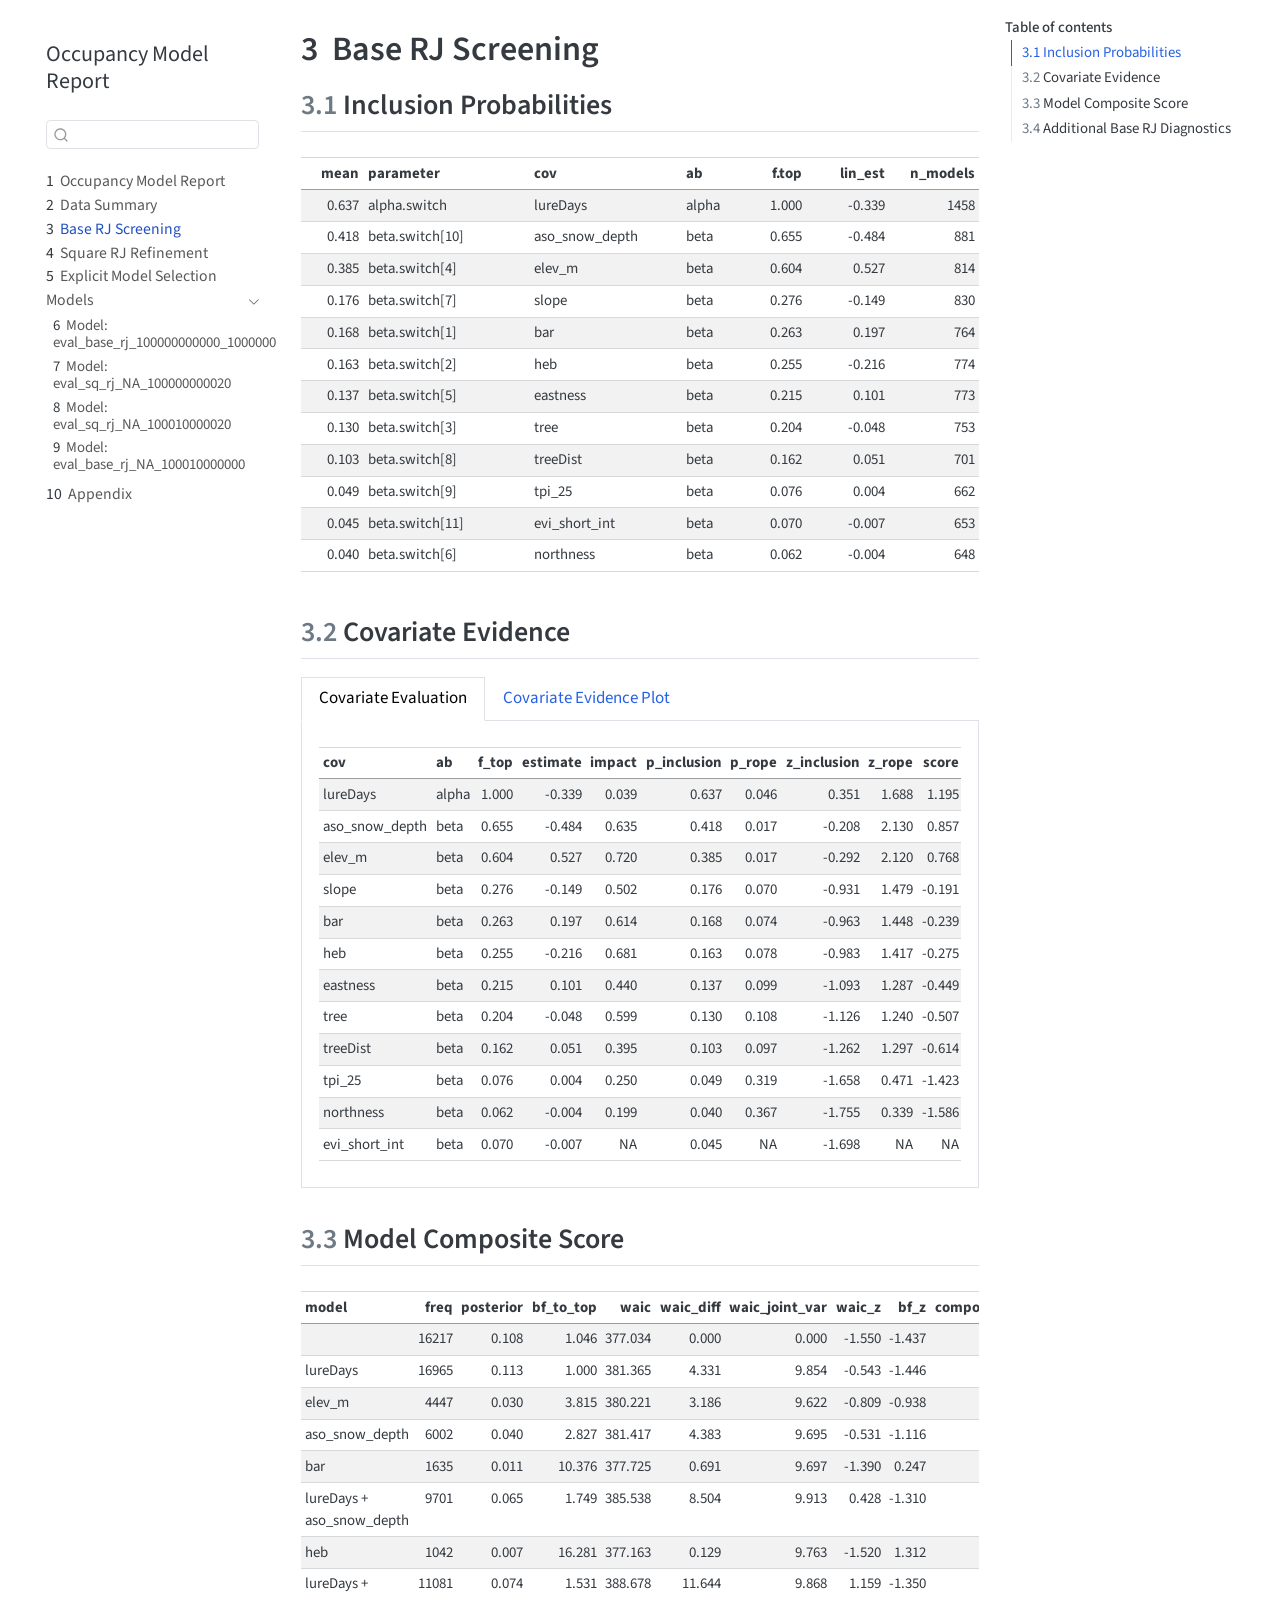
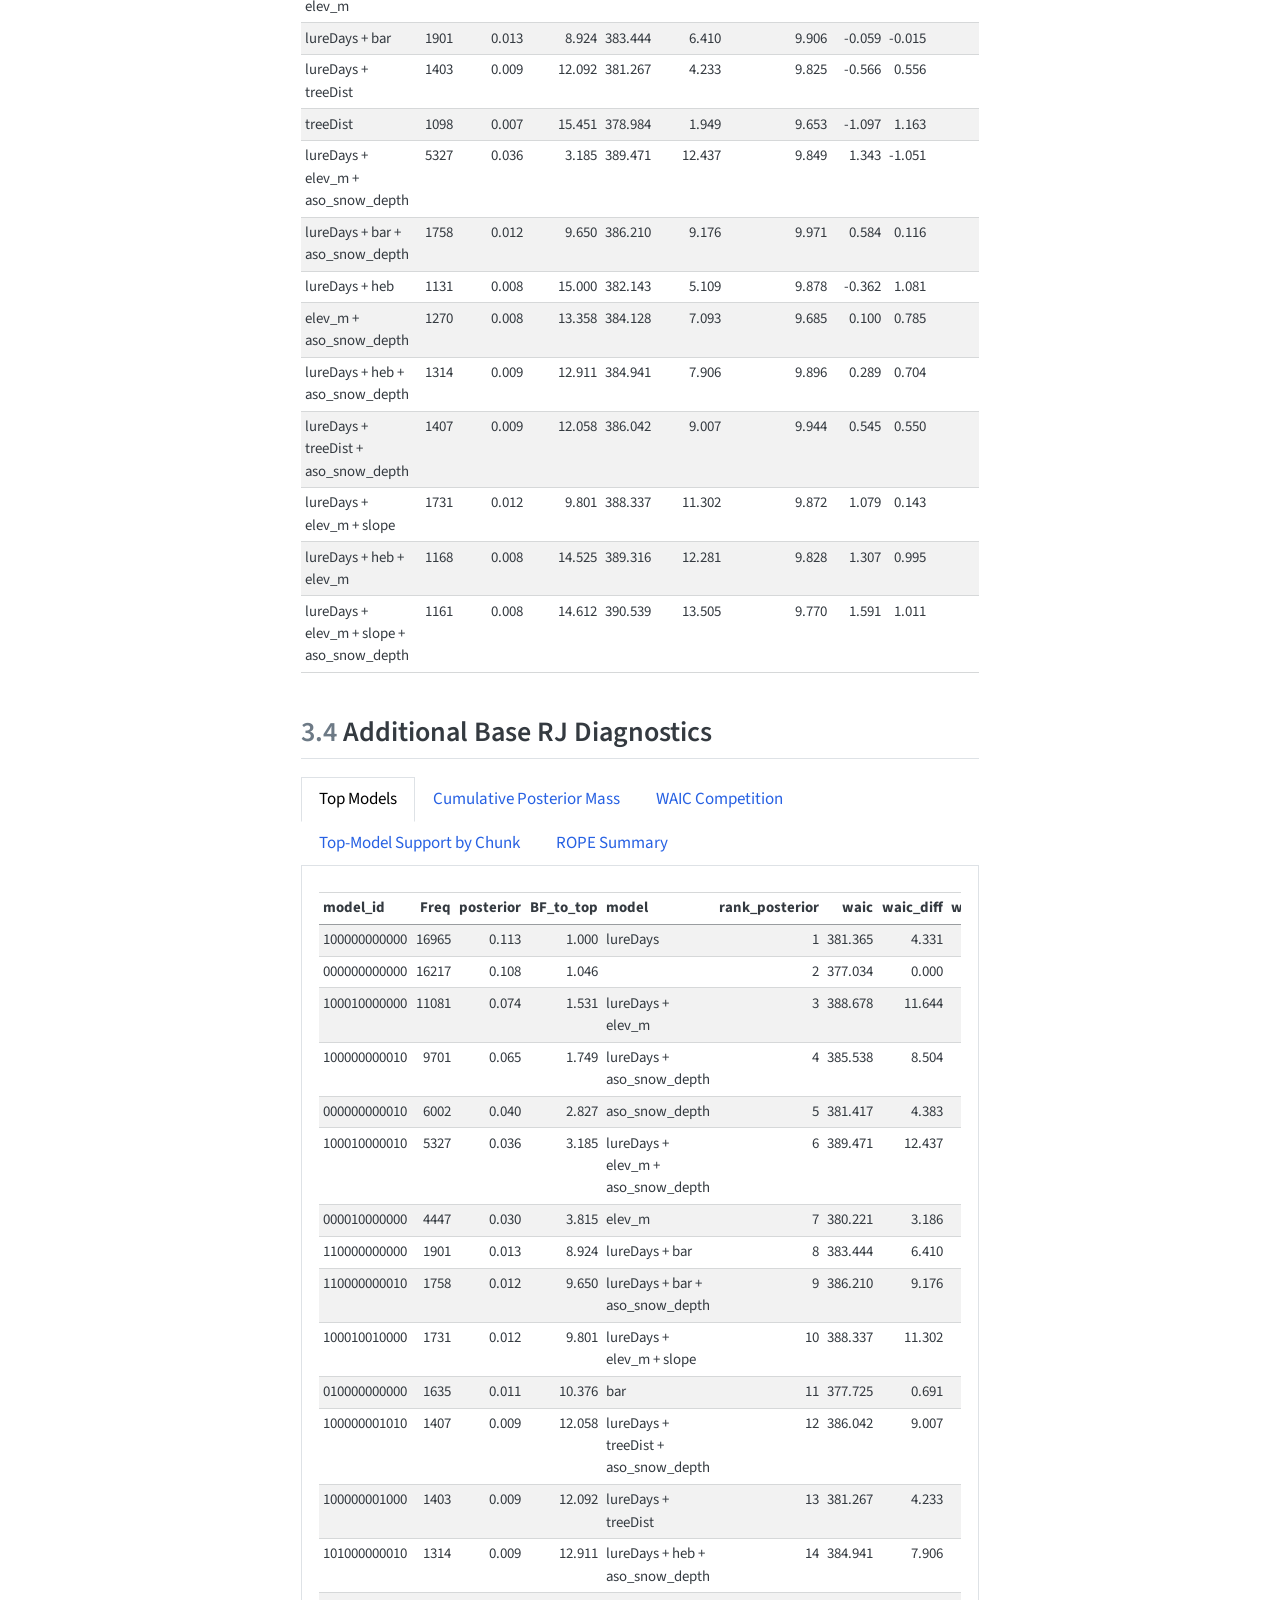
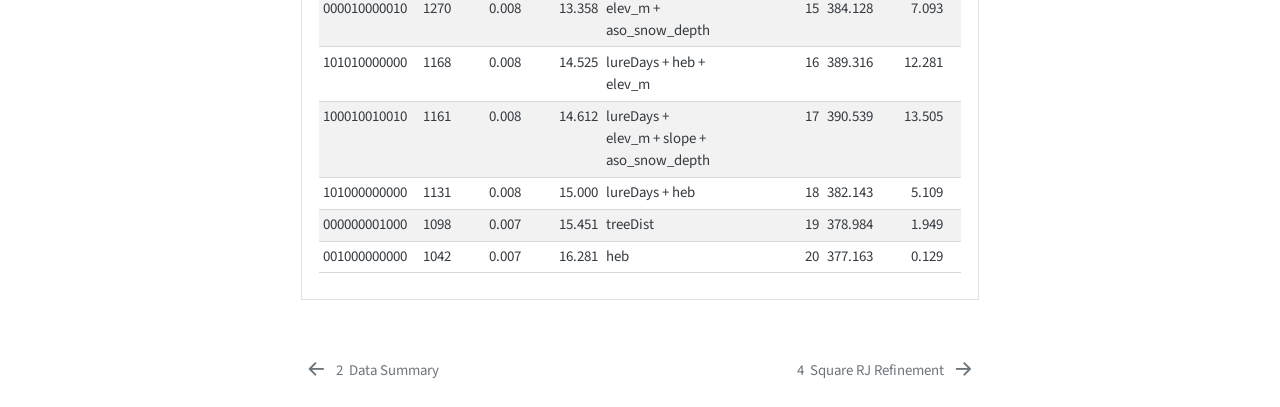
==== commit b56df85f: "update page" ====
--- a/02a_base_rj_screening.html
+++ b/02a_base_rj_screening.html
@@ -192,11 +192,9 @@
    
   <ul>
   <li><a href="#inclusion-probabilities" id="toc-inclusion-probabilities" class="nav-link active" data-scroll-target="#inclusion-probabilities"><span class="header-section-number">3.1</span> Inclusion Probabilities</a></li>
-  <li><a href="#top-models" id="toc-top-models" class="nav-link" data-scroll-target="#top-models"><span class="header-section-number">3.2</span> Top Models</a></li>
-  <li><a href="#cumulative-posterior-mass" id="toc-cumulative-posterior-mass" class="nav-link" data-scroll-target="#cumulative-posterior-mass"><span class="header-section-number">3.3</span> Cumulative Posterior Mass</a></li>
-  <li><a href="#waic-competition" id="toc-waic-competition" class="nav-link" data-scroll-target="#waic-competition"><span class="header-section-number">3.4</span> WAIC Competition</a></li>
-  <li><a href="#top-model-support-by-chunk" id="toc-top-model-support-by-chunk" class="nav-link" data-scroll-target="#top-model-support-by-chunk"><span class="header-section-number">3.5</span> Top-Model Support by Chunk</a></li>
-  <li><a href="#rope-summary" id="toc-rope-summary" class="nav-link" data-scroll-target="#rope-summary"><span class="header-section-number">3.6</span> ROPE Summary</a></li>
+  <li><a href="#covariate-evidence" id="toc-covariate-evidence" class="nav-link" data-scroll-target="#covariate-evidence"><span class="header-section-number">3.2</span> Covariate Evidence</a></li>
+  <li><a href="#model-composite-score" id="toc-model-composite-score" class="nav-link" data-scroll-target="#model-composite-score"><span class="header-section-number">3.3</span> Model Composite Score</a></li>
+  <li><a href="#additional-base-rj-diagnostics" id="toc-additional-base-rj-diagnostics" class="nav-link" data-scroll-target="#additional-base-rj-diagnostics"><span class="header-section-number">3.4</span> Additional Base RJ Diagnostics</a></li>
   </ul>
 </nav>
     </div>
@@ -361,8 +359,488 @@
 </div>
 </div>
 </section>
-<section id="top-models" class="level2" data-number="3.2">
-<h2 data-number="3.2" class="anchored" data-anchor-id="top-models"><span class="header-section-number">3.2</span> Top Models</h2>
+<section id="covariate-evidence" class="level2" data-number="3.2">
+<h2 data-number="3.2" class="anchored" data-anchor-id="covariate-evidence"><span class="header-section-number">3.2</span> Covariate Evidence</h2>
+<div class="tabset-margin-container"></div><div class="panel-tabset">
+<ul class="nav nav-tabs" role="tablist"><li class="nav-item" role="presentation"><a class="nav-link active" id="tabset-1-1-tab" data-bs-toggle="tab" data-bs-target="#tabset-1-1" role="tab" aria-controls="tabset-1-1" aria-selected="true" href="">Covariate Evaluation</a></li><li class="nav-item" role="presentation"><a class="nav-link" id="tabset-1-2-tab" data-bs-toggle="tab" data-bs-target="#tabset-1-2" role="tab" aria-controls="tabset-1-2" aria-selected="false" href="">Covariate Evidence Plot</a></li></ul>
+<div class="tab-content">
+<div id="tabset-1-1" class="tab-pane active" role="tabpanel" aria-labelledby="tabset-1-1-tab">
+<div class="cell">
+<div class="cell-output-display">
+<table class="caption-top table table-sm table-striped small">
+<colgroup>
+<col style="width: 17%">
+<col style="width: 6%">
+<col style="width: 6%">
+<col style="width: 10%">
+<col style="width: 7%">
+<col style="width: 13%">
+<col style="width: 7%">
+<col style="width: 13%">
+<col style="width: 7%">
+<col style="width: 7%">
+</colgroup>
+<thead>
+<tr class="header">
+<th style="text-align: left;">cov</th>
+<th style="text-align: left;">ab</th>
+<th style="text-align: right;">f_top</th>
+<th style="text-align: right;">estimate</th>
+<th style="text-align: right;">impact</th>
+<th style="text-align: right;">p_inclusion</th>
+<th style="text-align: right;">p_rope</th>
+<th style="text-align: right;">z_inclusion</th>
+<th style="text-align: right;">z_rope</th>
+<th style="text-align: right;">score</th>
+</tr>
+</thead>
+<tbody>
+<tr class="odd">
+<td style="text-align: left;">lureDays</td>
+<td style="text-align: left;">alpha</td>
+<td style="text-align: right;">1.000</td>
+<td style="text-align: right;">-0.339</td>
+<td style="text-align: right;">0.039</td>
+<td style="text-align: right;">0.637</td>
+<td style="text-align: right;">0.046</td>
+<td style="text-align: right;">0.351</td>
+<td style="text-align: right;">1.688</td>
+<td style="text-align: right;">1.195</td>
+</tr>
+<tr class="even">
+<td style="text-align: left;">aso_snow_depth</td>
+<td style="text-align: left;">beta</td>
+<td style="text-align: right;">0.655</td>
+<td style="text-align: right;">-0.484</td>
+<td style="text-align: right;">0.635</td>
+<td style="text-align: right;">0.418</td>
+<td style="text-align: right;">0.017</td>
+<td style="text-align: right;">-0.208</td>
+<td style="text-align: right;">2.130</td>
+<td style="text-align: right;">0.857</td>
+</tr>
+<tr class="odd">
+<td style="text-align: left;">elev_m</td>
+<td style="text-align: left;">beta</td>
+<td style="text-align: right;">0.604</td>
+<td style="text-align: right;">0.527</td>
+<td style="text-align: right;">0.720</td>
+<td style="text-align: right;">0.385</td>
+<td style="text-align: right;">0.017</td>
+<td style="text-align: right;">-0.292</td>
+<td style="text-align: right;">2.120</td>
+<td style="text-align: right;">0.768</td>
+</tr>
+<tr class="even">
+<td style="text-align: left;">slope</td>
+<td style="text-align: left;">beta</td>
+<td style="text-align: right;">0.276</td>
+<td style="text-align: right;">-0.149</td>
+<td style="text-align: right;">0.502</td>
+<td style="text-align: right;">0.176</td>
+<td style="text-align: right;">0.070</td>
+<td style="text-align: right;">-0.931</td>
+<td style="text-align: right;">1.479</td>
+<td style="text-align: right;">-0.191</td>
+</tr>
+<tr class="odd">
+<td style="text-align: left;">bar</td>
+<td style="text-align: left;">beta</td>
+<td style="text-align: right;">0.263</td>
+<td style="text-align: right;">0.197</td>
+<td style="text-align: right;">0.614</td>
+<td style="text-align: right;">0.168</td>
+<td style="text-align: right;">0.074</td>
+<td style="text-align: right;">-0.963</td>
+<td style="text-align: right;">1.448</td>
+<td style="text-align: right;">-0.239</td>
+</tr>
+<tr class="even">
+<td style="text-align: left;">heb</td>
+<td style="text-align: left;">beta</td>
+<td style="text-align: right;">0.255</td>
+<td style="text-align: right;">-0.216</td>
+<td style="text-align: right;">0.681</td>
+<td style="text-align: right;">0.163</td>
+<td style="text-align: right;">0.078</td>
+<td style="text-align: right;">-0.983</td>
+<td style="text-align: right;">1.417</td>
+<td style="text-align: right;">-0.275</td>
+</tr>
+<tr class="odd">
+<td style="text-align: left;">eastness</td>
+<td style="text-align: left;">beta</td>
+<td style="text-align: right;">0.215</td>
+<td style="text-align: right;">0.101</td>
+<td style="text-align: right;">0.440</td>
+<td style="text-align: right;">0.137</td>
+<td style="text-align: right;">0.099</td>
+<td style="text-align: right;">-1.093</td>
+<td style="text-align: right;">1.287</td>
+<td style="text-align: right;">-0.449</td>
+</tr>
+<tr class="even">
+<td style="text-align: left;">tree</td>
+<td style="text-align: left;">beta</td>
+<td style="text-align: right;">0.204</td>
+<td style="text-align: right;">-0.048</td>
+<td style="text-align: right;">0.599</td>
+<td style="text-align: right;">0.130</td>
+<td style="text-align: right;">0.108</td>
+<td style="text-align: right;">-1.126</td>
+<td style="text-align: right;">1.240</td>
+<td style="text-align: right;">-0.507</td>
+</tr>
+<tr class="odd">
+<td style="text-align: left;">treeDist</td>
+<td style="text-align: left;">beta</td>
+<td style="text-align: right;">0.162</td>
+<td style="text-align: right;">0.051</td>
+<td style="text-align: right;">0.395</td>
+<td style="text-align: right;">0.103</td>
+<td style="text-align: right;">0.097</td>
+<td style="text-align: right;">-1.262</td>
+<td style="text-align: right;">1.297</td>
+<td style="text-align: right;">-0.614</td>
+</tr>
+<tr class="even">
+<td style="text-align: left;">tpi_25</td>
+<td style="text-align: left;">beta</td>
+<td style="text-align: right;">0.076</td>
+<td style="text-align: right;">0.004</td>
+<td style="text-align: right;">0.250</td>
+<td style="text-align: right;">0.049</td>
+<td style="text-align: right;">0.319</td>
+<td style="text-align: right;">-1.658</td>
+<td style="text-align: right;">0.471</td>
+<td style="text-align: right;">-1.423</td>
+</tr>
+<tr class="odd">
+<td style="text-align: left;">northness</td>
+<td style="text-align: left;">beta</td>
+<td style="text-align: right;">0.062</td>
+<td style="text-align: right;">-0.004</td>
+<td style="text-align: right;">0.199</td>
+<td style="text-align: right;">0.040</td>
+<td style="text-align: right;">0.367</td>
+<td style="text-align: right;">-1.755</td>
+<td style="text-align: right;">0.339</td>
+<td style="text-align: right;">-1.586</td>
+</tr>
+<tr class="even">
+<td style="text-align: left;">evi_short_int</td>
+<td style="text-align: left;">beta</td>
+<td style="text-align: right;">0.070</td>
+<td style="text-align: right;">-0.007</td>
+<td style="text-align: right;">NA</td>
+<td style="text-align: right;">0.045</td>
+<td style="text-align: right;">NA</td>
+<td style="text-align: right;">-1.698</td>
+<td style="text-align: right;">NA</td>
+<td style="text-align: right;">NA</td>
+</tr>
+</tbody>
+</table>
+</div>
+</div>
+</div>
+<div id="tabset-1-2" class="tab-pane" role="tabpanel" aria-labelledby="tabset-1-2-tab">
+<div class="cell">
+<div class="cell-output-display">
+<div>
+<figure class="figure">
+<p><img src="figs/base_rj_covariate_evidence_covariate_evidence_scatter.png" class="img-fluid figure-img" width="1200"></p>
+</figure>
+</div>
+</div>
+</div>
+</div>
+</div>
+</div>
+</section>
+<section id="model-composite-score" class="level2" data-number="3.3">
+<h2 data-number="3.3" class="anchored" data-anchor-id="model-composite-score"><span class="header-section-number">3.3</span> Model Composite Score</h2>
+<div class="cell">
+<div class="cell-output-display">
+<table class="caption-top table table-sm table-striped small">
+<colgroup>
+<col style="width: 32%">
+<col style="width: 4%">
+<col style="width: 7%">
+<col style="width: 7%">
+<col style="width: 6%">
+<col style="width: 7%">
+<col style="width: 11%">
+<col style="width: 5%">
+<col style="width: 5%">
+<col style="width: 12%">
+</colgroup>
+<thead>
+<tr class="header">
+<th style="text-align: left;">model</th>
+<th style="text-align: right;">freq</th>
+<th style="text-align: right;">posterior</th>
+<th style="text-align: right;">bf_to_top</th>
+<th style="text-align: right;">waic</th>
+<th style="text-align: right;">waic_diff</th>
+<th style="text-align: right;">waic_joint_var</th>
+<th style="text-align: right;">waic_z</th>
+<th style="text-align: right;">bf_z</th>
+<th style="text-align: right;">composite_score</th>
+</tr>
+</thead>
+<tbody>
+<tr class="odd">
+<td style="text-align: left;"></td>
+<td style="text-align: right;">16217</td>
+<td style="text-align: right;">0.108</td>
+<td style="text-align: right;">1.046</td>
+<td style="text-align: right;">377.034</td>
+<td style="text-align: right;">0.000</td>
+<td style="text-align: right;">0.000</td>
+<td style="text-align: right;">-1.550</td>
+<td style="text-align: right;">-1.437</td>
+<td style="text-align: right;">2.988</td>
+</tr>
+<tr class="even">
+<td style="text-align: left;">lureDays</td>
+<td style="text-align: right;">16965</td>
+<td style="text-align: right;">0.113</td>
+<td style="text-align: right;">1.000</td>
+<td style="text-align: right;">381.365</td>
+<td style="text-align: right;">4.331</td>
+<td style="text-align: right;">9.854</td>
+<td style="text-align: right;">-0.543</td>
+<td style="text-align: right;">-1.446</td>
+<td style="text-align: right;">1.988</td>
+</tr>
+<tr class="odd">
+<td style="text-align: left;">elev_m</td>
+<td style="text-align: right;">4447</td>
+<td style="text-align: right;">0.030</td>
+<td style="text-align: right;">3.815</td>
+<td style="text-align: right;">380.221</td>
+<td style="text-align: right;">3.186</td>
+<td style="text-align: right;">9.622</td>
+<td style="text-align: right;">-0.809</td>
+<td style="text-align: right;">-0.938</td>
+<td style="text-align: right;">1.747</td>
+</tr>
+<tr class="even">
+<td style="text-align: left;">aso_snow_depth</td>
+<td style="text-align: right;">6002</td>
+<td style="text-align: right;">0.040</td>
+<td style="text-align: right;">2.827</td>
+<td style="text-align: right;">381.417</td>
+<td style="text-align: right;">4.383</td>
+<td style="text-align: right;">9.695</td>
+<td style="text-align: right;">-0.531</td>
+<td style="text-align: right;">-1.116</td>
+<td style="text-align: right;">1.647</td>
+</tr>
+<tr class="odd">
+<td style="text-align: left;">bar</td>
+<td style="text-align: right;">1635</td>
+<td style="text-align: right;">0.011</td>
+<td style="text-align: right;">10.376</td>
+<td style="text-align: right;">377.725</td>
+<td style="text-align: right;">0.691</td>
+<td style="text-align: right;">9.697</td>
+<td style="text-align: right;">-1.390</td>
+<td style="text-align: right;">0.247</td>
+<td style="text-align: right;">1.143</td>
+</tr>
+<tr class="even">
+<td style="text-align: left;">lureDays + aso_snow_depth</td>
+<td style="text-align: right;">9701</td>
+<td style="text-align: right;">0.065</td>
+<td style="text-align: right;">1.749</td>
+<td style="text-align: right;">385.538</td>
+<td style="text-align: right;">8.504</td>
+<td style="text-align: right;">9.913</td>
+<td style="text-align: right;">0.428</td>
+<td style="text-align: right;">-1.310</td>
+<td style="text-align: right;">0.882</td>
+</tr>
+<tr class="odd">
+<td style="text-align: left;">heb</td>
+<td style="text-align: right;">1042</td>
+<td style="text-align: right;">0.007</td>
+<td style="text-align: right;">16.281</td>
+<td style="text-align: right;">377.163</td>
+<td style="text-align: right;">0.129</td>
+<td style="text-align: right;">9.763</td>
+<td style="text-align: right;">-1.520</td>
+<td style="text-align: right;">1.312</td>
+<td style="text-align: right;">0.208</td>
+</tr>
+<tr class="even">
+<td style="text-align: left;">lureDays + elev_m</td>
+<td style="text-align: right;">11081</td>
+<td style="text-align: right;">0.074</td>
+<td style="text-align: right;">1.531</td>
+<td style="text-align: right;">388.678</td>
+<td style="text-align: right;">11.644</td>
+<td style="text-align: right;">9.868</td>
+<td style="text-align: right;">1.159</td>
+<td style="text-align: right;">-1.350</td>
+<td style="text-align: right;">0.191</td>
+</tr>
+<tr class="odd">
+<td style="text-align: left;">lureDays + bar</td>
+<td style="text-align: right;">1901</td>
+<td style="text-align: right;">0.013</td>
+<td style="text-align: right;">8.924</td>
+<td style="text-align: right;">383.444</td>
+<td style="text-align: right;">6.410</td>
+<td style="text-align: right;">9.906</td>
+<td style="text-align: right;">-0.059</td>
+<td style="text-align: right;">-0.015</td>
+<td style="text-align: right;">0.075</td>
+</tr>
+<tr class="even">
+<td style="text-align: left;">lureDays + treeDist</td>
+<td style="text-align: right;">1403</td>
+<td style="text-align: right;">0.009</td>
+<td style="text-align: right;">12.092</td>
+<td style="text-align: right;">381.267</td>
+<td style="text-align: right;">4.233</td>
+<td style="text-align: right;">9.825</td>
+<td style="text-align: right;">-0.566</td>
+<td style="text-align: right;">0.556</td>
+<td style="text-align: right;">0.009</td>
+</tr>
+<tr class="odd">
+<td style="text-align: left;">treeDist</td>
+<td style="text-align: right;">1098</td>
+<td style="text-align: right;">0.007</td>
+<td style="text-align: right;">15.451</td>
+<td style="text-align: right;">378.984</td>
+<td style="text-align: right;">1.949</td>
+<td style="text-align: right;">9.653</td>
+<td style="text-align: right;">-1.097</td>
+<td style="text-align: right;">1.163</td>
+<td style="text-align: right;">-0.066</td>
+</tr>
+<tr class="even">
+<td style="text-align: left;">lureDays + elev_m + aso_snow_depth</td>
+<td style="text-align: right;">5327</td>
+<td style="text-align: right;">0.036</td>
+<td style="text-align: right;">3.185</td>
+<td style="text-align: right;">389.471</td>
+<td style="text-align: right;">12.437</td>
+<td style="text-align: right;">9.849</td>
+<td style="text-align: right;">1.343</td>
+<td style="text-align: right;">-1.051</td>
+<td style="text-align: right;">-0.292</td>
+</tr>
+<tr class="odd">
+<td style="text-align: left;">lureDays + bar + aso_snow_depth</td>
+<td style="text-align: right;">1758</td>
+<td style="text-align: right;">0.012</td>
+<td style="text-align: right;">9.650</td>
+<td style="text-align: right;">386.210</td>
+<td style="text-align: right;">9.176</td>
+<td style="text-align: right;">9.971</td>
+<td style="text-align: right;">0.584</td>
+<td style="text-align: right;">0.116</td>
+<td style="text-align: right;">-0.700</td>
+</tr>
+<tr class="even">
+<td style="text-align: left;">lureDays + heb</td>
+<td style="text-align: right;">1131</td>
+<td style="text-align: right;">0.008</td>
+<td style="text-align: right;">15.000</td>
+<td style="text-align: right;">382.143</td>
+<td style="text-align: right;">5.109</td>
+<td style="text-align: right;">9.878</td>
+<td style="text-align: right;">-0.362</td>
+<td style="text-align: right;">1.081</td>
+<td style="text-align: right;">-0.719</td>
+</tr>
+<tr class="odd">
+<td style="text-align: left;">elev_m + aso_snow_depth</td>
+<td style="text-align: right;">1270</td>
+<td style="text-align: right;">0.008</td>
+<td style="text-align: right;">13.358</td>
+<td style="text-align: right;">384.128</td>
+<td style="text-align: right;">7.093</td>
+<td style="text-align: right;">9.685</td>
+<td style="text-align: right;">0.100</td>
+<td style="text-align: right;">0.785</td>
+<td style="text-align: right;">-0.885</td>
+</tr>
+<tr class="even">
+<td style="text-align: left;">lureDays + heb + aso_snow_depth</td>
+<td style="text-align: right;">1314</td>
+<td style="text-align: right;">0.009</td>
+<td style="text-align: right;">12.911</td>
+<td style="text-align: right;">384.941</td>
+<td style="text-align: right;">7.906</td>
+<td style="text-align: right;">9.896</td>
+<td style="text-align: right;">0.289</td>
+<td style="text-align: right;">0.704</td>
+<td style="text-align: right;">-0.993</td>
+</tr>
+<tr class="odd">
+<td style="text-align: left;">lureDays + treeDist + aso_snow_depth</td>
+<td style="text-align: right;">1407</td>
+<td style="text-align: right;">0.009</td>
+<td style="text-align: right;">12.058</td>
+<td style="text-align: right;">386.042</td>
+<td style="text-align: right;">9.007</td>
+<td style="text-align: right;">9.944</td>
+<td style="text-align: right;">0.545</td>
+<td style="text-align: right;">0.550</td>
+<td style="text-align: right;">-1.095</td>
+</tr>
+<tr class="even">
+<td style="text-align: left;">lureDays + elev_m + slope</td>
+<td style="text-align: right;">1731</td>
+<td style="text-align: right;">0.012</td>
+<td style="text-align: right;">9.801</td>
+<td style="text-align: right;">388.337</td>
+<td style="text-align: right;">11.302</td>
+<td style="text-align: right;">9.872</td>
+<td style="text-align: right;">1.079</td>
+<td style="text-align: right;">0.143</td>
+<td style="text-align: right;">-1.222</td>
+</tr>
+<tr class="odd">
+<td style="text-align: left;">lureDays + heb + elev_m</td>
+<td style="text-align: right;">1168</td>
+<td style="text-align: right;">0.008</td>
+<td style="text-align: right;">14.525</td>
+<td style="text-align: right;">389.316</td>
+<td style="text-align: right;">12.281</td>
+<td style="text-align: right;">9.828</td>
+<td style="text-align: right;">1.307</td>
+<td style="text-align: right;">0.995</td>
+<td style="text-align: right;">-2.302</td>
+</tr>
+<tr class="even">
+<td style="text-align: left;">lureDays + elev_m + slope + aso_snow_depth</td>
+<td style="text-align: right;">1161</td>
+<td style="text-align: right;">0.008</td>
+<td style="text-align: right;">14.612</td>
+<td style="text-align: right;">390.539</td>
+<td style="text-align: right;">13.505</td>
+<td style="text-align: right;">9.770</td>
+<td style="text-align: right;">1.591</td>
+<td style="text-align: right;">1.011</td>
+<td style="text-align: right;">-2.603</td>
+</tr>
+</tbody>
+</table>
+</div>
+</div>
+</section>
+<section id="additional-base-rj-diagnostics" class="level2" data-number="3.4">
+<h2 data-number="3.4" class="anchored" data-anchor-id="additional-base-rj-diagnostics"><span class="header-section-number">3.4</span> Additional Base RJ Diagnostics</h2>
+<div class="tabset-margin-container"></div><div class="panel-tabset">
+<ul class="nav nav-tabs" role="tablist"><li class="nav-item" role="presentation"><a class="nav-link active" id="tabset-2-1-tab" data-bs-toggle="tab" data-bs-target="#tabset-2-1" role="tab" aria-controls="tabset-2-1" aria-selected="true" href="">Top Models</a></li><li class="nav-item" role="presentation"><a class="nav-link" id="tabset-2-2-tab" data-bs-toggle="tab" data-bs-target="#tabset-2-2" role="tab" aria-controls="tabset-2-2" aria-selected="false" href="">Cumulative Posterior Mass</a></li><li class="nav-item" role="presentation"><a class="nav-link" id="tabset-2-3-tab" data-bs-toggle="tab" data-bs-target="#tabset-2-3" role="tab" aria-controls="tabset-2-3" aria-selected="false" href="">WAIC Competition</a></li><li class="nav-item" role="presentation"><a class="nav-link" id="tabset-2-4-tab" data-bs-toggle="tab" data-bs-target="#tabset-2-4" role="tab" aria-controls="tabset-2-4" aria-selected="false" href="">Top-Model Support by Chunk</a></li><li class="nav-item" role="presentation"><a class="nav-link" id="tabset-2-5-tab" data-bs-toggle="tab" data-bs-target="#tabset-2-5" role="tab" aria-controls="tabset-2-5" aria-selected="false" href="">ROPE Summary</a></li></ul>
+<div class="tab-content">
+<div id="tabset-2-1" class="tab-pane active" role="tabpanel" aria-labelledby="tabset-2-1-tab">
 <div class="cell">
 <div class="cell-output-display">
 <table class="caption-top table table-sm table-striped small">
@@ -637,9 +1115,8 @@
 </table>
 </div>
 </div>
-</section>
-<section id="cumulative-posterior-mass" class="level2" data-number="3.3">
-<h2 data-number="3.3" class="anchored" data-anchor-id="cumulative-posterior-mass"><span class="header-section-number">3.3</span> Cumulative Posterior Mass</h2>
+</div>
+<div id="tabset-2-2" class="tab-pane" role="tabpanel" aria-labelledby="tabset-2-2-tab">
 <div class="cell">
 <div class="cell-output-display">
 <div>
@@ -649,9 +1126,8 @@
 </div>
 </div>
 </div>
-</section>
-<section id="waic-competition" class="level2" data-number="3.4">
-<h2 data-number="3.4" class="anchored" data-anchor-id="waic-competition"><span class="header-section-number">3.4</span> WAIC Competition</h2>
+</div>
+<div id="tabset-2-3" class="tab-pane" role="tabpanel" aria-labelledby="tabset-2-3-tab">
 <div class="cell">
 <div class="cell-output-display">
 <table class="caption-top table table-sm table-striped small">
@@ -992,9 +1468,8 @@
 </table>
 </div>
 </div>
-</section>
-<section id="top-model-support-by-chunk" class="level2" data-number="3.5">
-<h2 data-number="3.5" class="anchored" data-anchor-id="top-model-support-by-chunk"><span class="header-section-number">3.5</span> Top-Model Support by Chunk</h2>
+</div>
+<div id="tabset-2-4" class="tab-pane" role="tabpanel" aria-labelledby="tabset-2-4-tab">
 <div class="cell">
 <div class="cell-output-display">
 <div>
@@ -1004,9 +1479,8 @@
 </div>
 </div>
 </div>
-</section>
-<section id="rope-summary" class="level2" data-number="3.6">
-<h2 data-number="3.6" class="anchored" data-anchor-id="rope-summary"><span class="header-section-number">3.6</span> ROPE Summary</h2>
+</div>
+<div id="tabset-2-5" class="tab-pane" role="tabpanel" aria-labelledby="tabset-2-5-tab">
 <div class="cell">
 <div class="cell-output-display">
 <table class="caption-top table table-sm table-striped small">
@@ -1218,6 +1692,9 @@
 </tr>
 </tbody>
 </table>
+</div>
+</div>
+</div>
 </div>
 </div>
 
